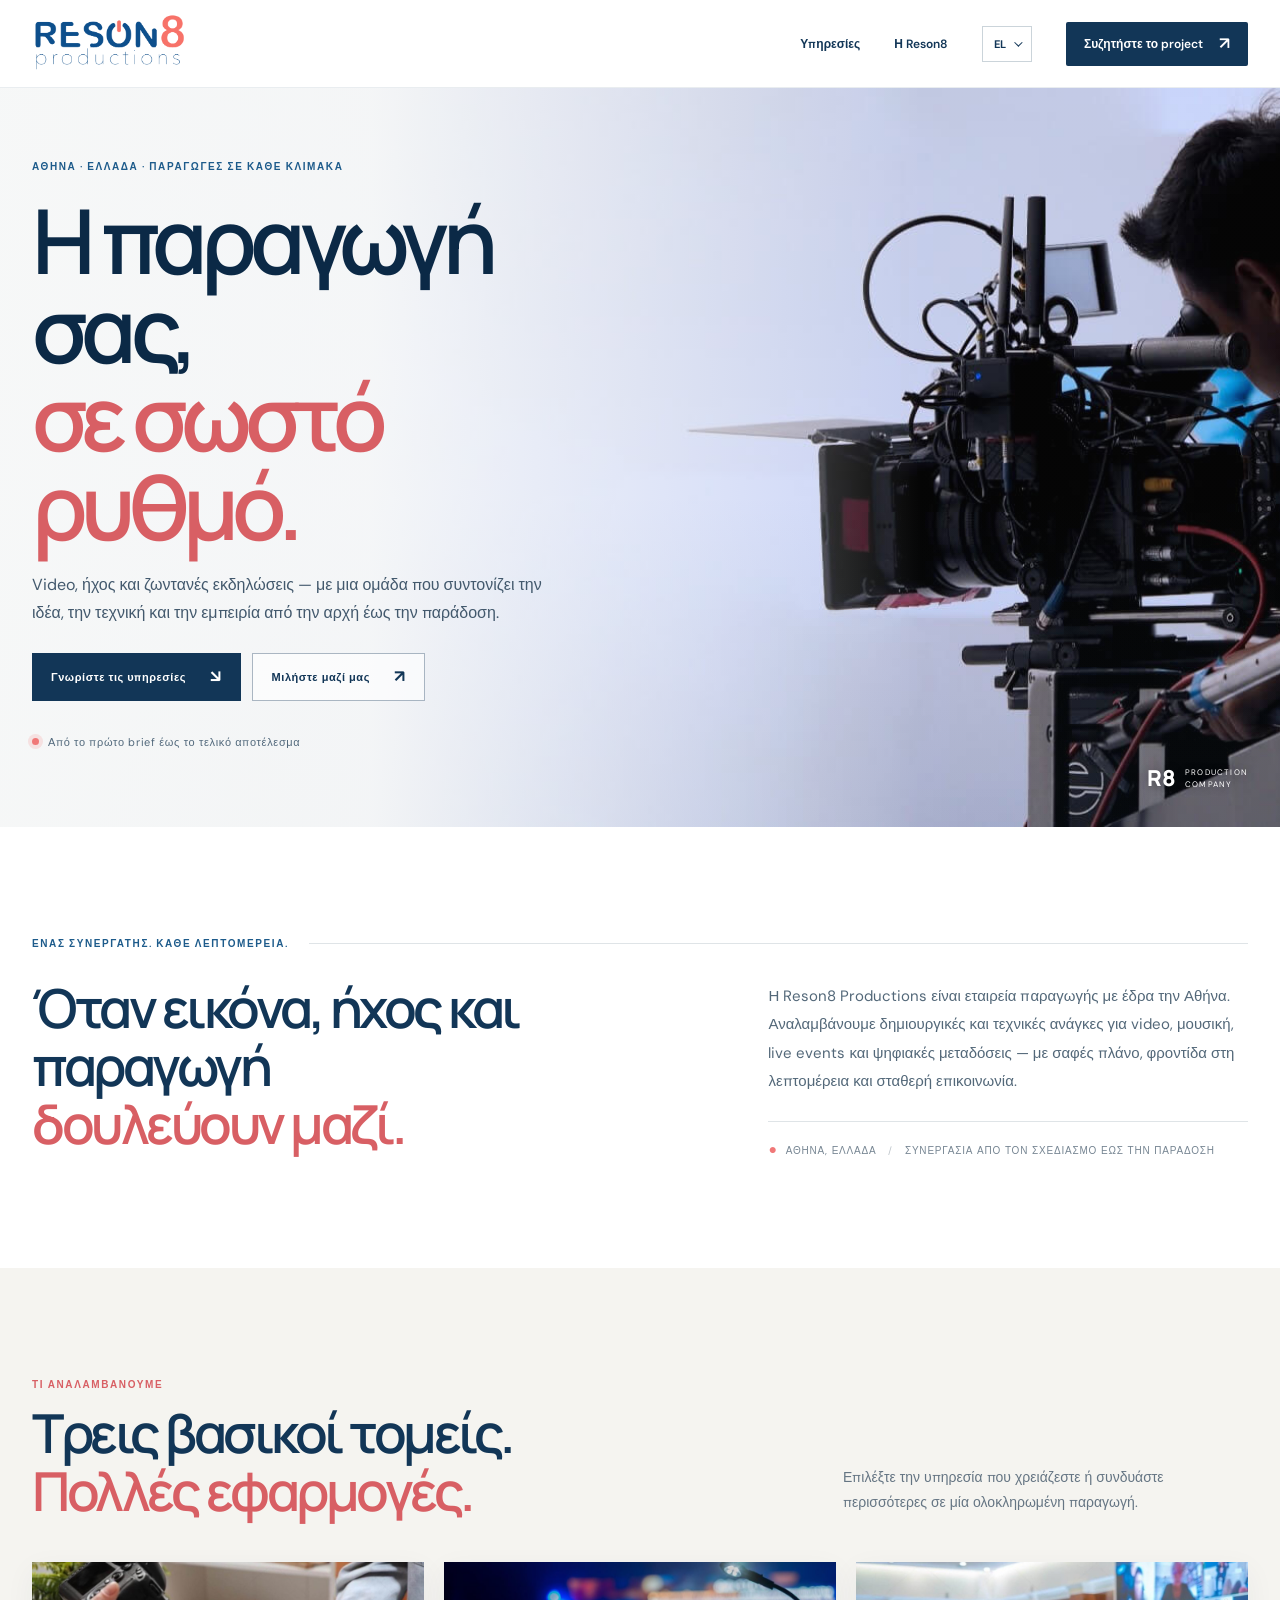
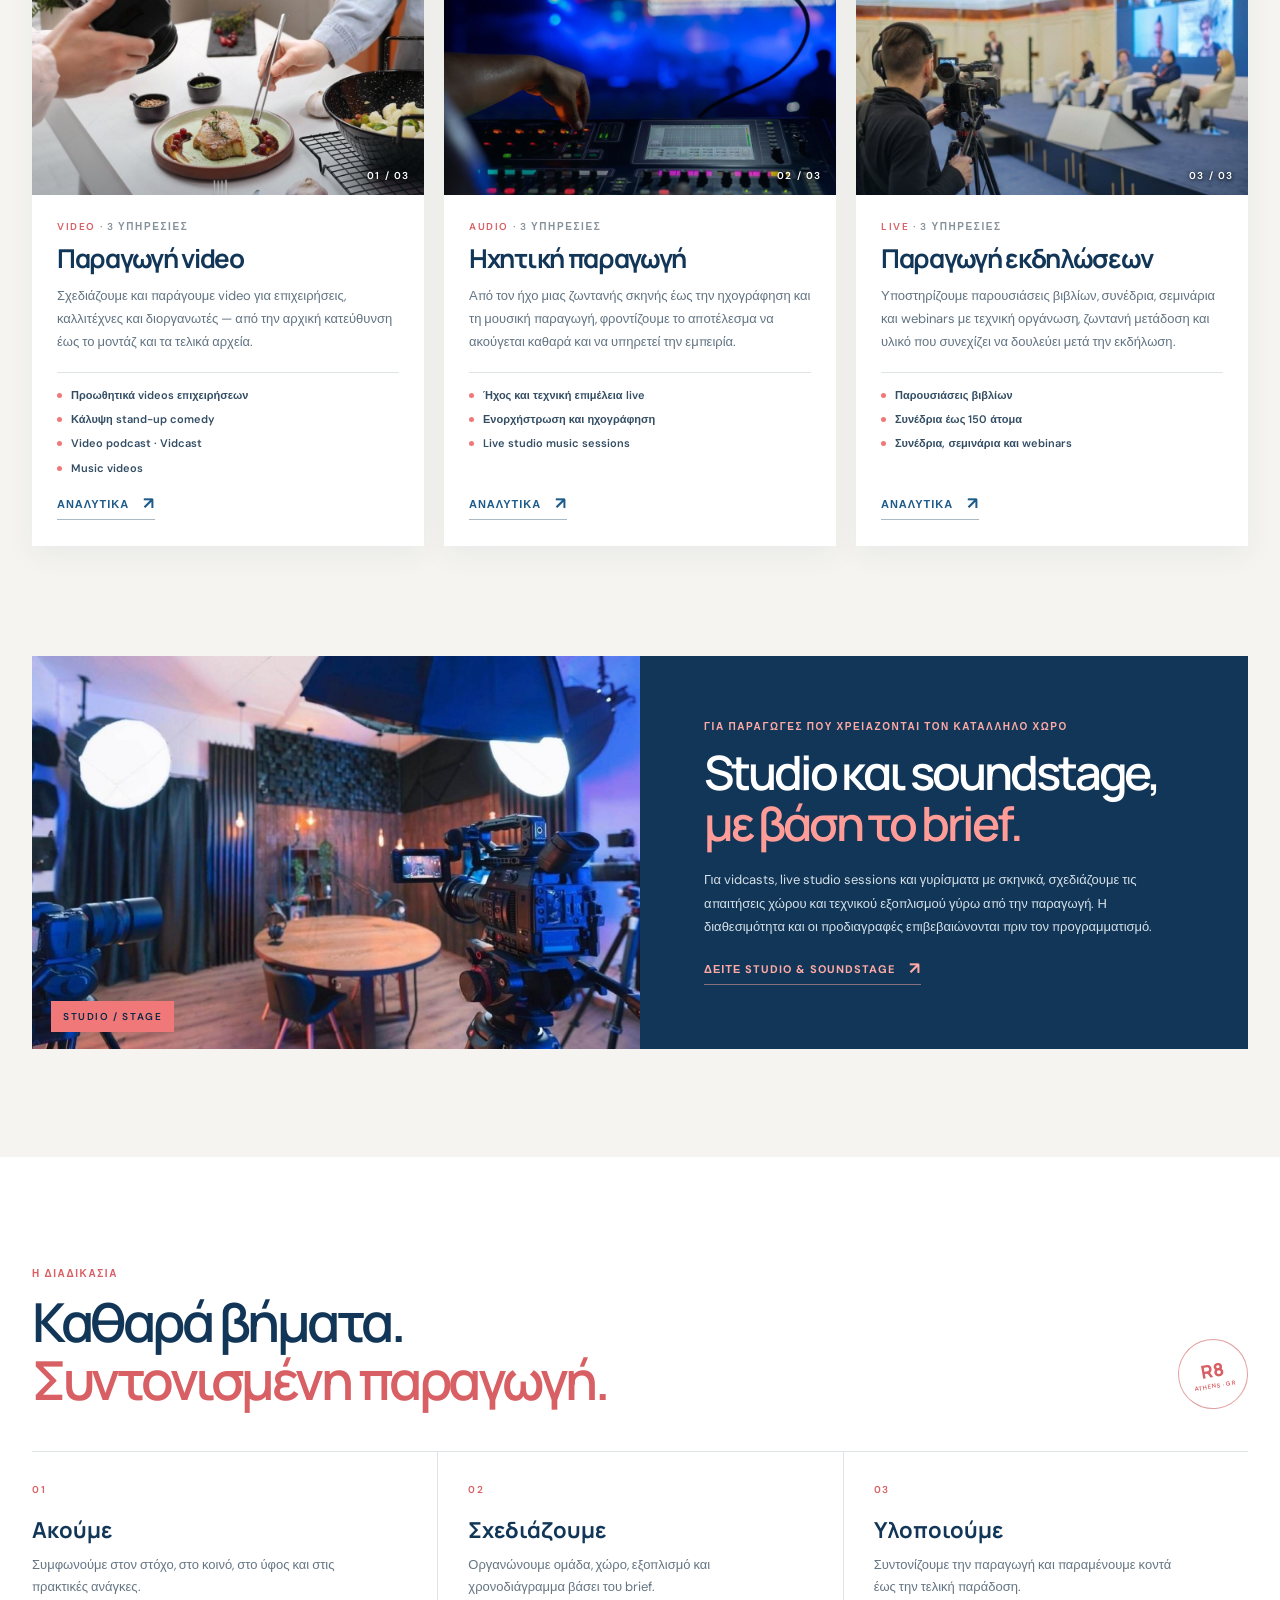
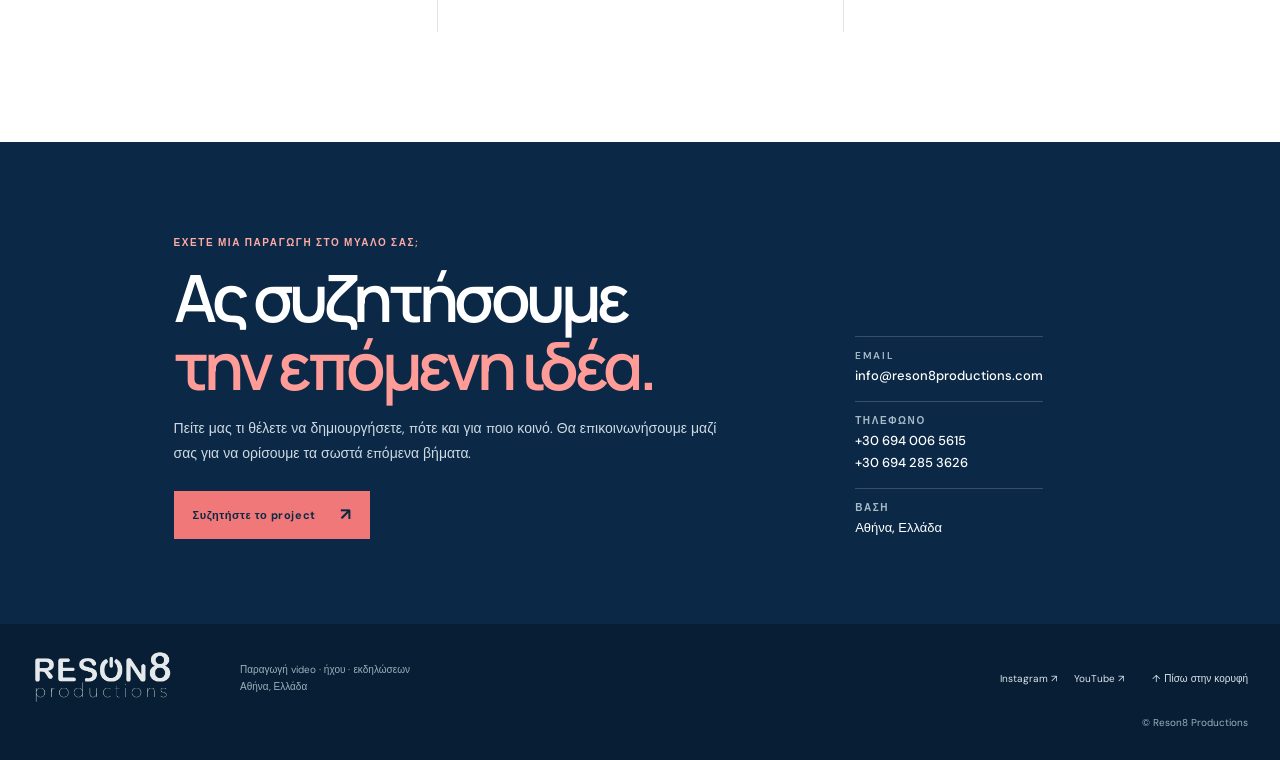
==== index.html @ 45d51c39 "Add files via upload" ====
<!doctype html><html lang="el"><head><meta charset="utf-8"><meta name="viewport" content="width=device-width,initial-scale=1"><title>Παραγωγή video, ήχου &amp; εκδηλώσεων στην Αθήνα | Reson8 Productions</title><meta name="description" content="Η Reson8 Productions στην Αθήνα αναλαμβάνει παραγωγή video, live ήχο, ηχογραφήσεις, εκδηλώσεις, vidcasts και webinars."><link rel="canonical" href="https://reson8productions.com/"><link rel="alternate" hreflang="el-GR" href="https://reson8productions.com/"><link rel="alternate" hreflang="en" href="https://reson8productions.com/en/"><link rel="alternate" hreflang="x-default" href="https://reson8productions.com/"><meta property="og:type" content="website"><meta property="og:site_name" content="Reson8 Productions"><meta property="og:locale" content="el_GR"><meta property="og:title" content="Παραγωγή video, ήχου &amp; εκδηλώσεων στην Αθήνα | Reson8 Productions"><meta property="og:description" content="Η Reson8 Productions στην Αθήνα αναλαμβάνει παραγωγή video, live ήχο, ηχογραφήσεις, εκδηλώσεις, vidcasts και webinars."><meta property="og:url" content="https://reson8productions.com/"><meta property="og:image" content="https://reson8productions.com/Reson8_files/original-camera-setup.jpg"><meta name="twitter:card" content="summary_large_image"><script type="application/ld+json">{"@context":"https://schema.org","@type":"Organization","@id":"https://reson8productions.com/#business","name":"Reson8 Productions","url":"https://reson8productions.com/","email":"info@reson8productions.com","telephone":["+30 694 006 5615","+30 694 285 3626"],"logo":"https://reson8productions.com/Reson8_files/original-reson8-logo.png","address":{"@type":"PostalAddress","addressLocality":"Athens","addressRegion":"Attica","addressCountry":"GR"},"sameAs":["https://www.instagram.com/reson8_productions/","https://www.youtube.com/@Reson8productions","https://www.facebook.com/profile.php?id=61552597577874"],"areaServed":{"@type":"City","name":"Athens"}}</script><link rel="preconnect" href="https://fonts.googleapis.com"><link rel="preconnect" href="https://fonts.gstatic.com" crossorigin><link href="https://fonts.googleapis.com/css2?family=DM+Sans:wght@400;500;600;700&family=Manrope:wght@400;500;600;700;800&display=swap" rel="stylesheet"><link rel="preload" as="image" href="Reson8_files/original-camera-setup.jpg"><link rel="stylesheet" href="assets/site.css"></head><body id="top"><header class="site-header"><div class="nav-shell"><a class="brand" href="index.html" aria-label="Reson8 Productions"><img src="Reson8_files/original-reson8-logo.png" width="200" height="76" alt="Reson8 Productions"></a><button class="menu-toggle" aria-label="Άνοιγμα μενού" aria-expanded="false" type="button"><span></span><span></span></button><nav class="nav-links" aria-label="Υπηρεσίες"><a href="index.html#services">Υπηρεσίες</a><a href="index.html#about">Η Reson8</a><div class="language-wrap"><button class="language-trigger" type="button" aria-haspopup="true" aria-expanded="false" aria-label="Γλώσσα: EL"><span>EL</span><i aria-hidden="true"></i></button><div class="language-menu" hidden><a href="en/index.html" lang="en">EN</a></div></div><a class="nav-cta" href="mailto:info@reson8productions.com?subject=Συζητήστε+το+project">Συζητήστε το project <span>↗</span></a></nav></div></header><main><section class="hero"><img class="hero-photo" src="Reson8_files/original-camera-setup.jpg" alt="Κάμερα και συνεργείο προετοιμάζονται για το γύρισμα" width="1920" height="562" fetchpriority="high"><div class="hero-wash"></div><div class="hero-content"><div class="eyebrow hero-eyebrow">Αθήνα · Ελλάδα · Παραγωγές σε κάθε κλίμακα</div><h1>Η παραγωγή σας,<br><em>σε σωστό ρυθμό.</em></h1><p>Video, ήχος και ζωντανές εκδηλώσεις — με μια ομάδα που συντονίζει την ιδέα, την τεχνική και την εμπειρία από την αρχή έως την παράδοση.</p><div class="hero-actions"><a class="button button-dark" href="#services">Γνωρίστε τις υπηρεσίες <span>↘</span></a><a class="button button-light" href="mailto:info@reson8productions.com">Μιλήστε μαζί μας <span>↗</span></a></div><div class="hero-note"><span class="signal-dot"></span>Από το πρώτο brief έως το τελικό αποτέλεσμα</div></div><div class="hero-signature"><span>R8</span><small>PRODUCTION<br>COMPANY</small></div></section>
<section class="intro-section" id="about"><div class="section-label"><span class="eyebrow">Ένας συνεργάτης. Κάθε λεπτομέρεια.</span><span class="rule"></span></div><div class="intro-grid"><h2>Όταν εικόνα, ήχος και παραγωγή<br><em>δουλεύουν μαζί.</em></h2><div class="intro-copy"><p>Η Reson8 Productions είναι εταιρεία παραγωγής με έδρα την Αθήνα. Αναλαμβάνουμε δημιουργικές και τεχνικές ανάγκες για video, μουσική, live events και ψηφιακές μεταδόσεις — με σαφές πλάνο, φροντίδα στη λεπτομέρεια και σταθερή επικοινωνία.</p><div class="location-line"><span class="pin">●</span>Αθήνα, Ελλάδα <span class="line-sep">/</span> Συνεργασία από τον σχεδιασμό έως την παράδοση</div></div></div></section>
<section class="services-section" id="services"><div class="section-heading"><div><div class="eyebrow coral-text">Τι αναλαμβάνουμε</div><h2>Τρεις βασικοί τομείς.<br><em>Πολλές εφαρμογές.</em></h2></div><p>Επιλέξτε την υπηρεσία που χρειάζεστε ή συνδυάστε περισσότερες σε μία ολοκληρωμένη παραγωγή.</p></div><div class="service-grid"><article class="service-card"><a class="service-photo" href="ypiresies/paragogi-video/index.html" aria-label="Αναλυτικά: Παραγωγή video"><img src="Reson8_files/original-video-promo.jpg" alt="Γύρισμα προωθητικού video με κάμερα και food styling" width="980" height="653" loading="lazy"><span class="photo-index">01 / 03</span></a><div class="service-card-copy"><div class="card-overline">Video <span>· 3 υπηρεσίες</span></div><h3><a href="ypiresies/paragogi-video/index.html">Παραγωγή video</a></h3><p>Σχεδιάζουμε και παράγουμε video για επιχειρήσεις, καλλιτέχνες και διοργανωτές — από την αρχική κατεύθυνση έως το μοντάζ και τα τελικά αρχεία.</p><ul class="service-tags"><li>Προωθητικά videos επιχειρήσεων</li><li>Κάλυψη stand-up comedy</li><li>Video podcast · Vidcast</li><li>Music videos</li></ul><a class="text-link" href="ypiresies/paragogi-video/index.html">Αναλυτικά <span>↗</span></a></div></article><article class="service-card"><a class="service-photo" href="ypiresies/ichitiki-paragogi/index.html" aria-label="Αναλυτικά: Ηχητική παραγωγή"><img src="Reson8_files/original-audio-live.jpg" alt="Ηχολήπτης σε κονσόλα κατά τη διάρκεια live παραγωγής" width="980" height="653" loading="lazy"><span class="photo-index">02 / 03</span></a><div class="service-card-copy"><div class="card-overline">Audio <span>· 3 υπηρεσίες</span></div><h3><a href="ypiresies/ichitiki-paragogi/index.html">Ηχητική παραγωγή</a></h3><p>Από τον ήχο μιας ζωντανής σκηνής έως την ηχογράφηση και τη μουσική παραγωγή, φροντίζουμε το αποτέλεσμα να ακούγεται καθαρά και να υπηρετεί την εμπειρία.</p><ul class="service-tags"><li>Ήχος και τεχνική επιμέλεια live</li><li>Ενορχήστρωση και ηχογράφηση</li><li>Live studio music sessions</li></ul><a class="text-link" href="ypiresies/ichitiki-paragogi/index.html">Αναλυτικά <span>↗</span></a></div></article><article class="service-card"><a class="service-photo" href="ypiresies/paragogi-ekdiloseon/index.html" aria-label="Αναλυτικά: Παραγωγή εκδηλώσεων"><img src="Reson8_files/original-seminars.jpg" alt="Κάμερα καταγράφει ομιλητές σε συνέδριο" width="980" height="653" loading="lazy"><span class="photo-index">03 / 03</span></a><div class="service-card-copy"><div class="card-overline">Live <span>· 3 υπηρεσίες</span></div><h3><a href="ypiresies/paragogi-ekdiloseon/index.html">Παραγωγή εκδηλώσεων</a></h3><p>Υποστηρίζουμε παρουσιάσεις βιβλίων, συνέδρια, σεμινάρια και webinars με τεχνική οργάνωση, ζωντανή μετάδοση και υλικό που συνεχίζει να δουλεύει μετά την εκδήλωση.</p><ul class="service-tags"><li>Παρουσιάσεις βιβλίων</li><li>Συνέδρια έως 150 άτομα</li><li>Συνέδρια, σεμινάρια και webinars</li></ul><a class="text-link" href="ypiresies/paragogi-ekdiloseon/index.html">Αναλυτικά <span>↗</span></a></div></article></div></section>
<section class="studio-feature"><div class="studio-photo"><img src="Reson8_files/original-videocasts.jpg" width="980" height="649" alt="Studio videocast με κάμερες, φωτισμό και μικρόφωνα" loading="lazy"><span class="studio-photo-tag">STUDIO / STAGE</span></div><div class="studio-feature-copy"><div class="eyebrow">Για παραγωγές που χρειάζονται τον κατάλληλο χώρο</div><h2>Studio και soundstage,<br><em>με βάση το brief.</em></h2><p>Για vidcasts, live studio sessions και γυρίσματα με σκηνικά, σχεδιάζουμε τις απαιτήσεις χώρου και τεχνικού εξοπλισμού γύρω από την παραγωγή. Η διαθεσιμότητα και οι προδιαγραφές επιβεβαιώνονται πριν τον προγραμματισμό.</p><a class="text-link" href="ypiresies/studio-soundstage/index.html">Δείτε studio & soundstage <span>↗</span></a></div></section>
<section class="process-section"><div class="section-heading"><div><div class="eyebrow coral-text">Η διαδικασία</div><h2>Καθαρά βήματα.<br><em>Συντονισμένη παραγωγή.</em></h2></div><span class="process-stamp">R8<br><small>ATHENS · GR</small></span></div><div class="process-grid"><article class="process-step"><span>01</span><h3>Ακούμε</h3><p>Συμφωνούμε στον στόχο, στο κοινό, στο ύφος και στις πρακτικές ανάγκες.</p></article><article class="process-step"><span>02</span><h3>Σχεδιάζουμε</h3><p>Οργανώνουμε ομάδα, χώρο, εξοπλισμό και χρονοδιάγραμμα βάσει του brief.</p></article><article class="process-step"><span>03</span><h3>Υλοποιούμε</h3><p>Συντονίζουμε την παραγωγή και παραμένουμε κοντά έως την τελική παράδοση.</p></article></div></section>
<section class="contact-section" id="contact"><div class="contact-content"><div class="eyebrow">Έχετε μια παραγωγή στο μυαλό σας;</div><h2>Ας συζητήσουμε<br><em>την επόμενη ιδέα.</em></h2><p>Πείτε μας τι θέλετε να δημιουργήσετε, πότε και για ποιο κοινό. Θα επικοινωνήσουμε μαζί σας για να ορίσουμε τα σωστά επόμενα βήματα.</p><a class="button button-coral" href="mailto:info@reson8productions.com">Συζητήστε το project <span>↗</span></a></div><div class="contact-details"><div><span>Email</span><a href="mailto:info@reson8productions.com">info@reson8productions.com</a></div><div><span>Τηλέφωνο</span><a href="tel:+306940065615">+30 694 006 5615</a><a href="tel:+306942853626">+30 694 285 3626</a></div><div><span>Βάση</span><strong>Αθήνα, Ελλάδα</strong></div></div></section></main><footer class="site-footer"><div class="footer-inner"><a href="index.html" class="footer-brand"><img src="Reson8_files/original-reson8-logo.png" width="175" height="67" alt="Reson8 Productions"></a><p>Παραγωγή video · ήχου · εκδηλώσεων<br>Αθήνα, Ελλάδα</p><div class="footer-social"><a href="https://www.instagram.com/reson8_productions/" target="_blank" rel="noreferrer">Instagram ↗</a><a href="https://www.youtube.com/@Reson8productions" target="_blank" rel="noreferrer">YouTube ↗</a></div><a href="#top" class="backtop">↑ Πίσω στην κορυφή</a><small>© Reson8 Productions</small></div></footer><script>const t=document.querySelector('.menu-toggle'),n=document.querySelector('.nav-links'),l=document.querySelector('.language-trigger'),m=document.querySelector('.language-menu');t?.addEventListener('click',()=>{let o=n.classList.toggle('open');t.setAttribute('aria-expanded',o);});l?.addEventListener('click',()=>{let o=l.getAttribute('aria-expanded')==='true';l.setAttribute('aria-expanded',String(!o));m.hidden=o});document.addEventListener('click',e=>{if(!e.target.closest('.language-wrap')){m.hidden=true;l?.setAttribute('aria-expanded','false')}});document.addEventListener('keydown',e=>{if(e.key==='Escape'){m.hidden=true;l?.setAttribute('aria-expanded','false')}});</script></body></html>
---- assets/site.css ----
:root{--navy:#123657;--navy-deep:#0b2946;--blue:#1d5b8b;--coral:#f07878;--coral-dark:#d85f64;--ink:#18334d;--muted:#657583;--paper:#f5f4f0;--white:#fff;--line:#dfe4e7;--max:1320px;--shadow:0 22px 55px rgba(10,37,63,.12)}
*{box-sizing:border-box}html{scroll-behavior:smooth;scroll-padding-top:92px}body{margin:0;background:var(--paper);color:var(--ink);font-family:'DM Sans',Arial,sans-serif;-webkit-font-smoothing:antialiased}img{display:block;max-width:100%}a{color:inherit;text-decoration:none}button{font:inherit}.eyebrow,.card-overline,.photo-index,.process-step>span,.contact-details span,.studio-photo-tag{font:600 10px/1.3 'DM Sans',sans-serif;letter-spacing:.16em;text-transform:uppercase}.site-header{height:88px;background:rgba(255,255,255,.97);position:relative;z-index:20;border-bottom:1px solid rgba(18,54,87,.09)}.nav-shell{height:100%;width:min(var(--max),calc(100% - 64px));margin:auto;display:flex;align-items:center;justify-content:space-between}.brand{display:flex;align-items:center}.brand img{width:156px;height:auto;object-fit:contain}.nav-links{display:flex;align-items:center;gap:34px;color:var(--navy);font-size:12px;font-weight:600}.nav-links>a:not(.nav-cta){padding:12px 0;position:relative}.nav-links>a:not(.nav-cta):after{position:absolute;content:'';height:2px;left:0;right:100%;bottom:4px;background:var(--coral);transition:right .2s}.nav-links>a:not(.nav-cta):hover:after{right:0}.nav-cta{display:inline-flex;align-items:center;gap:16px;background:var(--navy);color:#fff;padding:14px 18px;border-radius:2px;transition:background .2s,transform .2s}.nav-cta:hover,.button-dark:hover{background:var(--blue);transform:translateY(-1px)}.nav-cta span,.button span,.text-link span{font-size:17px;line-height:.8}.language-wrap{position:relative}.language-trigger{display:flex;align-items:center;justify-content:center;gap:8px;min-width:50px;height:36px;border:1px solid #cbd4da;background:transparent;color:var(--navy);font-size:11px;font-weight:700;cursor:pointer}.language-trigger i{width:6px;height:6px;border-right:1px solid currentColor;border-bottom:1px solid currentColor;transform:rotate(45deg) translateY(-2px)}.language-menu{position:absolute;right:0;top:calc(100% + 8px);min-width:52px;padding:4px;background:#fff;box-shadow:var(--shadow);border:1px solid var(--line);text-align:center}.language-menu[hidden]{display:none}.language-menu a{display:block;padding:9px;font-size:11px;font-weight:700}.language-menu a:hover{background:var(--paper);color:var(--coral-dark)}.menu-toggle{display:none}
.hero{min-height:610px;position:relative;overflow:hidden;display:flex;align-items:center;background:#e9edf0}.hero-photo,.hero-wash{position:absolute;inset:0;width:100%;height:100%}.hero-photo{object-fit:cover;object-position:center 53%}.hero-wash{background:linear-gradient(90deg,rgba(248,249,248,.97) 0%,rgba(248,249,248,.93) 29%,rgba(248,249,248,.54) 48%,rgba(248,249,248,.02) 72%),linear-gradient(0deg,rgba(11,41,70,.12),transparent 45%)}.hero-content{position:relative;z-index:2;width:min(var(--max),calc(100% - 64px));margin:0 auto;padding:72px 0 78px;max-width:var(--max)}.hero-content>*{max-width:600px}.hero-eyebrow{color:var(--blue)}h1,h2,h3,p{margin-top:0}.hero h1{font:600 clamp(54px,7vw,92px)/.99 Manrope,sans-serif;letter-spacing:-.075em;color:var(--navy-deep);margin:23px 0 20px}.hero h1 em,.intro-grid h2 em,.section-heading h2 em,.studio-feature h2 em,.process-heading h2 em,.contact-content h2 em,.detail-copy h1 em{font-style:normal;color:var(--coral-dark)}.hero-content>p{font-size:16px;line-height:1.75;color:#43596d;max-width:525px;margin-bottom:26px}.hero-actions{display:flex;gap:11px;flex-wrap:wrap}.button{min-height:48px;padding:0 19px;display:inline-flex;align-items:center;justify-content:center;gap:24px;font-size:11px;font-weight:700;letter-spacing:.05em;transition:transform .2s,background .2s,color .2s}.button-dark{background:var(--navy);color:white}.button-light{color:var(--navy);border:1px solid rgba(18,54,87,.35);background:rgba(255,255,255,.65)}.button-light:hover{background:#fff}.hero-note{margin-top:34px;color:#52697c;font-size:11px;display:flex;align-items:center;gap:9px;letter-spacing:.06em}.signal-dot{width:7px;height:7px;border-radius:50%;background:var(--coral);box-shadow:0 0 0 4px rgba(240,120,120,.18)}.hero-signature{position:absolute;right:max(32px,calc((100% - var(--max))/2));bottom:34px;z-index:2;display:flex;align-items:center;gap:9px;color:#fff;text-shadow:0 1px 10px rgba(0,0,0,.35)}.hero-signature b{font:800 24px Manrope}.hero-signature span{font:800 22px Manrope}.hero-signature small{font-size:8px;letter-spacing:.15em;line-height:1.5}
.intro-section,.services-section,.process-section{padding:110px 32px}.intro-section{background:#fff}.section-label{max-width:var(--max);margin:0 auto 29px;display:flex;align-items:center;gap:20px}.section-label .eyebrow{color:var(--blue)}.rule{height:1px;background:var(--line);flex:1}.intro-grid{max-width:var(--max);margin:auto;display:grid;grid-template-columns:1fr .78fr;gap:10%;align-items:start}.intro-grid h2,.section-heading h2,.studio-feature h2,.process-heading h2{font:600 clamp(36px,4.2vw,58px)/1.08 Manrope,sans-serif;letter-spacing:-.065em;color:var(--navy);margin:0}.intro-copy p{font-size:15px;line-height:1.9;color:#536879;margin:3px 0 25px}.location-line{border-top:1px solid var(--line);padding-top:18px;font-size:10px;letter-spacing:.08em;text-transform:uppercase;color:#768592}.pin{color:var(--coral);font-size:14px;margin-right:8px}.line-sep{margin:0 8px;color:#bdc4ca}.services-section{background:var(--paper)}.section-heading{max-width:var(--max);margin:0 auto 42px;display:flex;justify-content:space-between;gap:45px;align-items:end}.section-heading>div{max-width:720px}.section-heading p{max-width:405px;margin:0 0 5px;color:var(--muted);font-size:14px;line-height:1.8}.coral-text{color:var(--coral-dark);margin-bottom:13px}.section-heading h2{margin-top:0}.service-grid{max-width:var(--max);margin:0 auto;display:grid;grid-template-columns:repeat(3,minmax(0,1fr));gap:20px}.service-card{background:#fff;box-shadow:0 9px 28px rgba(18,54,87,.055);display:flex;flex-direction:column;min-width:0;transition:transform .25s,box-shadow .25s}.service-card:hover{transform:translateY(-4px);box-shadow:var(--shadow)}.service-photo{display:block;position:relative;overflow:hidden;aspect-ratio:1.68;background:#dce2e5}.service-photo:after{content:'';position:absolute;inset:40% 0 0;background:linear-gradient(transparent,rgba(8,30,50,.25))}.service-photo img{width:100%;height:100%;object-fit:cover;transition:transform .4s}.service-card:hover .service-photo img{transform:scale(1.035)}.photo-index{position:absolute;z-index:1;right:14px;bottom:13px;color:white;text-shadow:0 1px 4px #000}.service-card-copy{padding:25px 25px 26px;display:flex;flex-direction:column;flex:1}.card-overline{color:var(--coral-dark);margin-bottom:11px}.card-overline span{color:#85929b}.service-card h3{font:700 26px/1.12 Manrope,sans-serif;letter-spacing:-.05em;color:var(--navy);margin:0 0 12px}.service-card-copy>p{font-size:13px;line-height:1.75;color:#617382;margin:0 0 18px}.service-tags{margin:0 0 21px;padding:15px 0 0;list-style:none;border-top:1px solid var(--line);display:grid;gap:9px}.service-tags li{position:relative;padding-left:14px;font-size:11px;font-weight:600;color:#344e64;line-height:1.4}.service-tags li:before{position:absolute;left:0;top:5px;width:5px;height:5px;border-radius:50%;background:var(--coral);content:''}.text-link{display:inline-flex;align-items:center;gap:14px;width:max-content;color:var(--blue);font-size:11px;font-weight:700;text-transform:uppercase;letter-spacing:.09em;border-bottom:1px solid #aab9c4;padding:0 0 8px;transition:color .2s,border-color .2s}.text-link:hover{color:var(--coral-dark);border-color:var(--coral)}.service-card .text-link{margin-top:auto}
.studio-feature{max-width:var(--max);margin:0 auto;padding:0 32px 108px;display:grid;grid-template-columns:1fr 1fr;align-items:stretch}.studio-photo{min-height:370px;position:relative;overflow:hidden;background:var(--navy)}.studio-photo img{width:100%;height:100%;position:absolute;inset:0;object-fit:cover}.studio-photo-tag{position:absolute;bottom:17px;left:19px;background:var(--coral);color:var(--navy-deep);padding:9px 12px}.studio-feature-copy{background:var(--navy);color:white;padding:clamp(35px,5vw,70px);display:flex;flex-direction:column;align-items:flex-start;justify-content:center}.studio-feature-copy .eyebrow{color:#ffaaa5;margin-bottom:14px}.studio-feature h2{color:#fff;font-size:clamp(32px,3.7vw,49px);margin-bottom:19px}.studio-feature h2 em{color:#ff9c98}.studio-feature-copy p{font-size:13px;line-height:1.8;color:#d5e0e8;margin-bottom:23px;max-width:470px}.studio-feature .text-link{color:#ffaaa5;border-color:rgba(255,170,165,.5)}
.process-section{background:#fff}.process-grid{max-width:var(--max);margin:0 auto;display:grid;grid-template-columns:repeat(3,1fr);border-top:1px solid var(--line)}.process-step{padding:25px 30px 5px 0;min-height:180px}.process-step+.process-step{padding-left:30px;border-left:1px solid var(--line)}.process-step>span{color:var(--coral-dark)}.process-step h3{font:700 22px Manrope,sans-serif;color:var(--navy);margin:17px 0 9px}.process-step p{font-size:13px;line-height:1.75;color:var(--muted);max-width:320px}.process-stamp{display:grid;place-content:center;text-align:center;border:1px solid #e3a0a0;color:var(--coral-dark);width:70px;height:70px;border-radius:50%;font:800 18px Manrope;transform:rotate(-10deg)}.process-stamp small{font:600 6px 'DM Sans';letter-spacing:.08em}.contact-section{background:var(--navy-deep);color:#fff;padding:94px 32px 85px;display:grid;grid-template-columns:minmax(0,1fr) minmax(290px,.56fr);gap:10%;align-items:end}.contact-content,.contact-details{max-width:calc(var(--max)/2)}.contact-content{justify-self:end}.contact-content .eyebrow{color:#ffaaa5;margin-bottom:14px}.contact-content h2{font:600 clamp(42px,5.1vw,68px)/1.05 Manrope,sans-serif;letter-spacing:-.07em;margin:0 0 16px}.contact-content h2 em{color:#ff9c98}.contact-content>p{font-size:14px;line-height:1.8;color:#cfdae3;max-width:560px;margin:0 0 25px}.button-coral{background:var(--coral);color:var(--navy-deep)}.button-coral:hover{background:#ff9995;transform:translateY(-1px)}.contact-details{justify-self:start;display:grid;gap:17px;padding-bottom:3px}.contact-details>div{display:grid;gap:5px;border-top:1px solid rgba(255,255,255,.18);padding-top:12px}.contact-details span{color:#a8bac7}.contact-details a,.contact-details strong{font-size:13px;font-weight:500;color:#fff}.site-footer{background:#071e34;color:#c4d1dc;padding:27px 32px}.footer-inner{width:min(var(--max),100%);margin:auto;display:grid;grid-template-columns:180px 1fr auto auto;align-items:center;gap:28px}.footer-brand img{width:142px;height:auto;filter:brightness(0) invert(1);opacity:.9}.footer-inner p,.footer-inner small{font-size:10px;line-height:1.7;color:#9db0bd;margin:0}.footer-social{display:flex;gap:17px}.footer-social a,.backtop{font-size:10px;color:#dce6ec}.footer-social a:hover,.backtop:hover{color:#ffaaa5}.backtop{justify-self:end}.footer-inner small{grid-column:2/-1;justify-self:end;margin-top:-22px}
/* Service detail pages */
.detail-hero{padding:58px max(32px,calc((100% - var(--max))/2)) 72px;background:#fff;display:grid;grid-template-columns:.82fr 1.18fr;gap:7%;align-items:center}.detail-copy{max-width:530px}.breadcrumbs{display:flex;gap:9px;flex-wrap:wrap;align-items:center;color:#82909a;font-size:10px;margin-bottom:30px}.breadcrumbs a{color:var(--blue)}.detail-copy>.eyebrow{color:var(--coral-dark);margin-bottom:13px}.detail-copy h1{font:650 clamp(44px,5.7vw,72px)/1.02 Manrope,sans-serif;color:var(--navy);letter-spacing:-.075em;margin:0 0 18px}.detail-copy h1 em{display:inline-block;font-size:.6em;line-height:1.12;letter-spacing:-.04em;margin-top:12px}.detail-copy>p{font-size:14px;line-height:1.85;color:#5b7080;margin:0 0 24px}.detail-hero-photo{height:430px;overflow:hidden;background:#dce3e8;position:relative}.detail-hero-photo img{width:100%;height:100%;object-fit:cover}.detail-hero-photo:after{position:absolute;inset:60% 0 0;content:'';background:linear-gradient(transparent,rgba(8,30,50,.13));pointer-events:none}.offer-section{padding:92px 32px 104px;background:var(--paper)}.offer-grid{max-width:var(--max);margin:auto;display:grid;grid-template-columns:repeat(3,minmax(0,1fr));gap:19px}.offer-card{background:#fff;min-width:0}.offer-photo{position:relative;aspect-ratio:1.52;overflow:hidden;background:#dbe0e2}.offer-photo img{width:100%;height:100%;object-fit:cover;transition:transform .4s}.offer-card:hover .offer-photo img{transform:scale(1.035)}.offer-photo>span{position:absolute;top:12px;left:13px;background:var(--coral);color:var(--navy-deep);width:29px;height:29px;display:grid;place-items:center;font:700 9px 'DM Sans'}.offer-copy{padding:21px 22px 24px}.offer-copy h3{font:700 19px/1.2 Manrope,sans-serif;color:var(--navy);letter-spacing:-.035em;margin:0 0 10px}.offer-copy p{font-size:12px;line-height:1.8;color:#617382;margin:0}.detail-note{max-width:var(--max);margin:0 auto;padding:0 32px 92px;display:grid;grid-template-columns:72px minmax(0,1fr) auto;align-items:center;gap:24px}.detail-note-mark{width:66px;height:66px;border:1px solid #e5a3a0;color:var(--coral-dark);display:grid;place-items:center;border-radius:50%;font:800 17px Manrope}.detail-note>div:nth-child(2) .eyebrow{color:var(--coral-dark);margin-bottom:8px}.detail-note h2{font:600 clamp(26px,3.2vw,40px)/1.1 Manrope,sans-serif;letter-spacing:-.05em;color:var(--navy);margin:0 0 8px}.detail-note p{font-size:12px;line-height:1.7;color:var(--muted);margin:0;max-width:700px}.detail-contact{background:var(--navy);color:#fff;padding:59px max(32px,calc((100% - var(--max))/2));display:flex;align-items:center;justify-content:space-between;gap:35px}.detail-contact .eyebrow{color:#ffaaa5;margin-bottom:8px}.detail-contact h2{font:600 clamp(34px,4vw,48px)/1.05 Manrope,sans-serif;letter-spacing:-.06em;margin:0 0 9px}.detail-contact h2 em{color:#ff9c98}.detail-contact p{font-size:12px;line-height:1.7;color:#c9d5de;margin:0;max-width:550px}
@media(max-width:1000px){.nav-shell{width:calc(100% - 42px)}.nav-links{gap:20px}.hero-content{width:calc(100% - 64px)}.service-grid{gap:14px}.service-card-copy{padding:21px 18px}.service-card h3{font-size:22px}.service-tags li{font-size:10px}.detail-hero{grid-template-columns:.9fr 1.1fr;gap:5%}.detail-hero-photo{height:365px}}
@media(max-width:760px){html{scroll-padding-top:76px}.site-header{height:74px}.nav-shell{width:calc(100% - 36px)}.brand img{width:134px}.menu-toggle{display:flex;width:38px;height:38px;flex-direction:column;justify-content:center;align-items:center;gap:5px;border:1px solid var(--line);background:#fff;color:var(--navy)}.menu-toggle span{width:15px;height:1px;background:var(--navy)}.nav-links{display:none;position:absolute;left:0;right:0;top:73px;flex-direction:column;align-items:stretch;gap:8px;padding:20px 22px 25px;background:#fff;border-bottom:1px solid var(--line);box-shadow:0 18px 30px rgba(10,37,63,.1)}.nav-links.open{display:flex}.nav-links>a:not(.nav-cta){padding:10px 0}.nav-cta{justify-content:space-between}.language-wrap{position:absolute;right:22px;top:18px}.hero{min-height:680px;align-items:flex-end}.hero-photo{object-position:66% center}.hero-wash{background:linear-gradient(0deg,rgba(248,249,248,.97) 0%,rgba(248,249,248,.94) 42%,rgba(248,249,248,.32) 72%,rgba(248,249,248,.02) 100%)}.hero-content{width:calc(100% - 40px);padding:50px 0 42px}.hero h1{font-size:clamp(49px,13vw,72px);margin:16px 0}.hero-content>p{font-size:14px}.hero-signature{right:20px;top:24px;bottom:auto;color:white}.intro-section,.services-section,.process-section{padding:72px 20px}.intro-grid{grid-template-columns:1fr;gap:20px}.intro-grid h2,.section-heading h2,.studio-feature h2,.process-heading h2{font-size:clamp(34px,10vw,48px)}.intro-copy p{font-size:14px}.section-heading{display:block;margin-bottom:25px}.section-heading p{margin-top:18px}.service-grid{grid-template-columns:1fr;gap:15px}.service-photo{aspect-ratio:1.85}.service-card-copy{padding:22px}.service-card h3{font-size:25px}.service-tags{grid-template-columns:1fr 1fr;column-gap:16px}.studio-feature{padding:0 20px 72px;grid-template-columns:1fr}.studio-photo{min-height:260px;aspect-ratio:1.5}.studio-feature-copy{padding:31px 25px 34px}.process-grid{grid-template-columns:1fr}.process-step,.process-step+.process-step{padding:22px 0;border-left:0;border-bottom:1px solid var(--line);min-height:auto}.process-step:last-child{border-bottom:0}.contact-section{padding:67px 20px 58px;grid-template-columns:1fr;gap:35px}.contact-content{justify-self:start}.contact-content h2{font-size:clamp(42px,12vw,58px)}.contact-details{width:100%}.site-footer{padding:25px 20px}.footer-inner{grid-template-columns:1fr auto;gap:15px}.footer-inner p{grid-column:1/-1;grid-row:2}.footer-social{grid-column:1/-1;grid-row:3}.backtop{grid-column:2;grid-row:1}.footer-inner small{grid-column:1/-1;justify-self:start;margin-top:0}.detail-hero{padding:38px 20px 55px;grid-template-columns:1fr;gap:27px}.breadcrumbs{margin-bottom:23px}.detail-copy h1{font-size:clamp(43px,12vw,64px)}.detail-hero-photo{height:auto;aspect-ratio:1.45}.offer-section{padding:68px 20px 73px}.offer-grid{grid-template-columns:1fr;gap:13px}.offer-photo{aspect-ratio:1.75}.offer-copy{padding:19px}.offer-copy h3{font-size:20px}.detail-note{padding:0 20px 68px;grid-template-columns:48px 1fr;gap:14px;align-items:start}.detail-note-mark{width:46px;height:46px;font-size:13px}.detail-note .text-link{grid-column:2}.detail-contact{padding:44px 20px;display:block}.detail-contact h2{font-size:38px}.detail-contact .button{margin-top:21px}}
@media(max-width:420px){.hero-actions{display:grid;grid-template-columns:1fr}.button{width:100%}.service-tags{grid-template-columns:1fr}.hero-signature{transform:scale(.88);transform-origin:top right}.location-line{font-size:9px}}
@media(prefers-reduced-motion:reduce){html{scroll-behavior:auto}*,*:before,*:after{transition:none!important}}
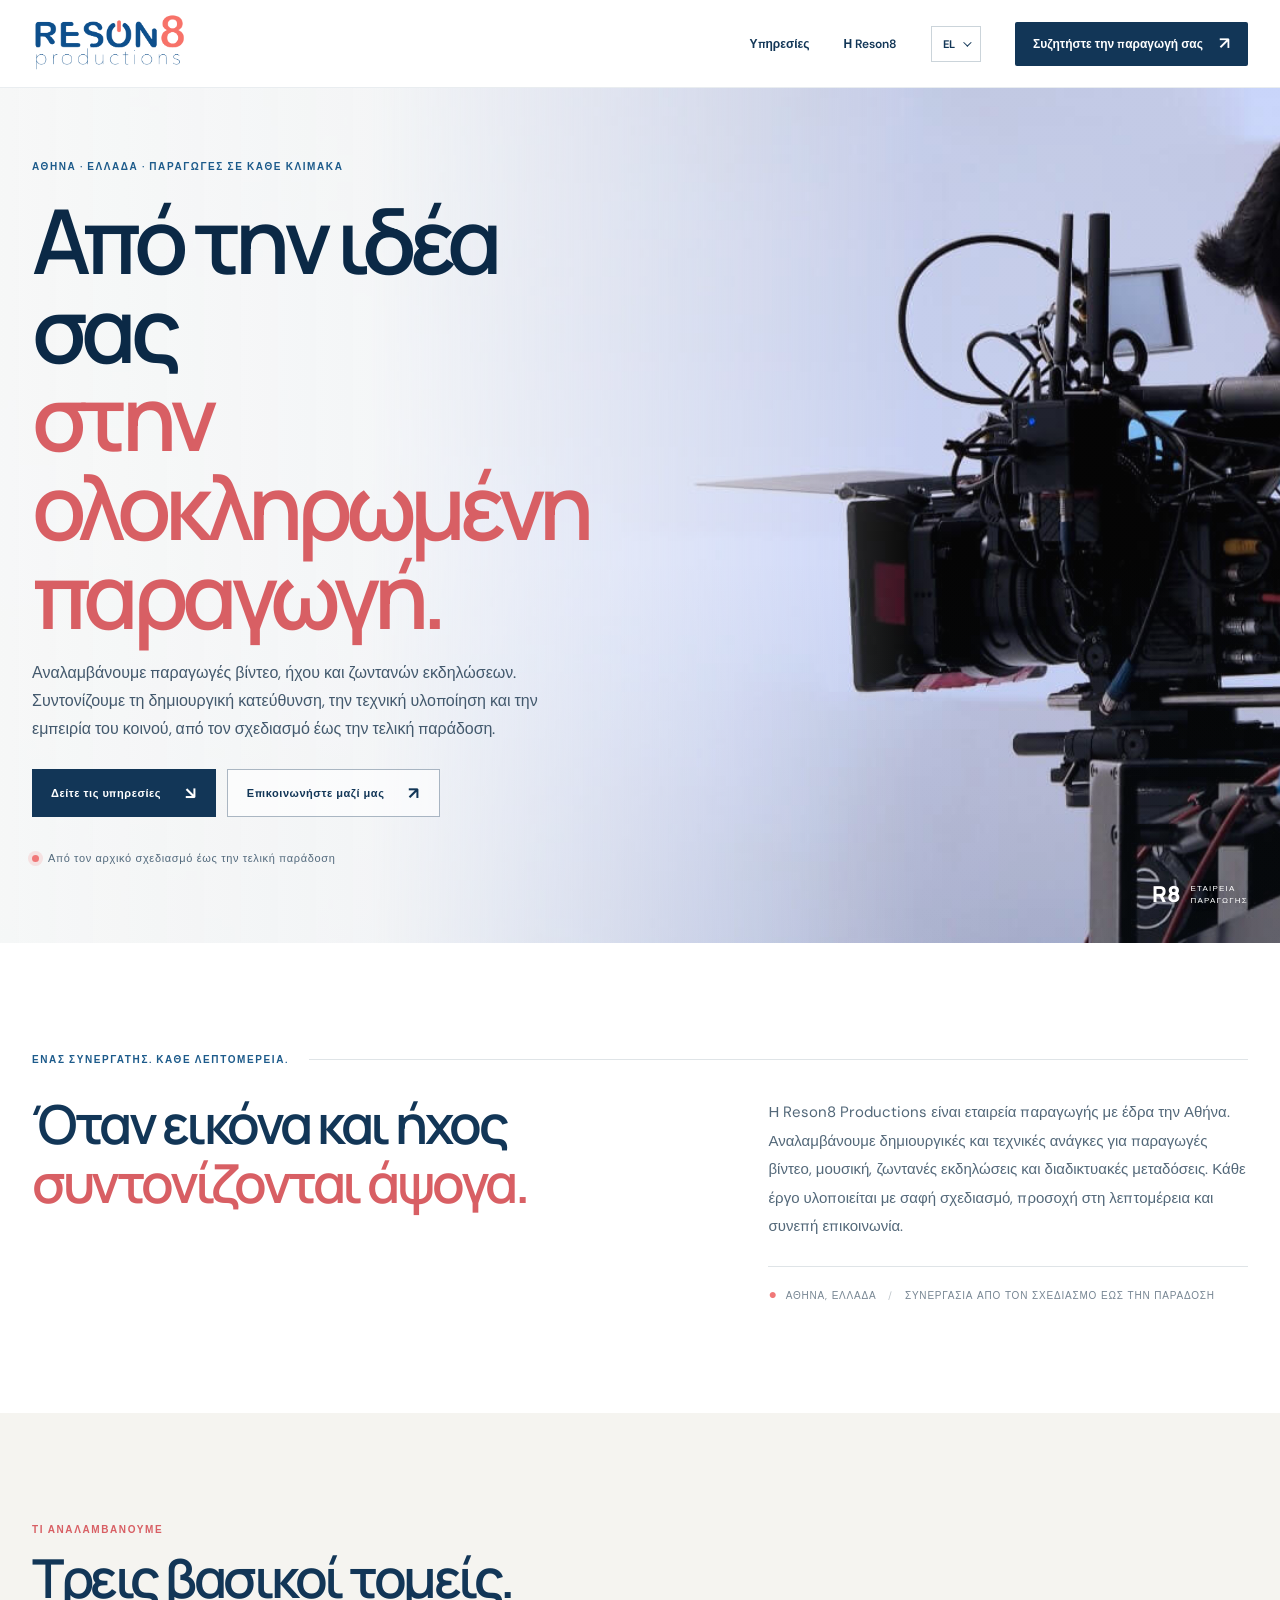
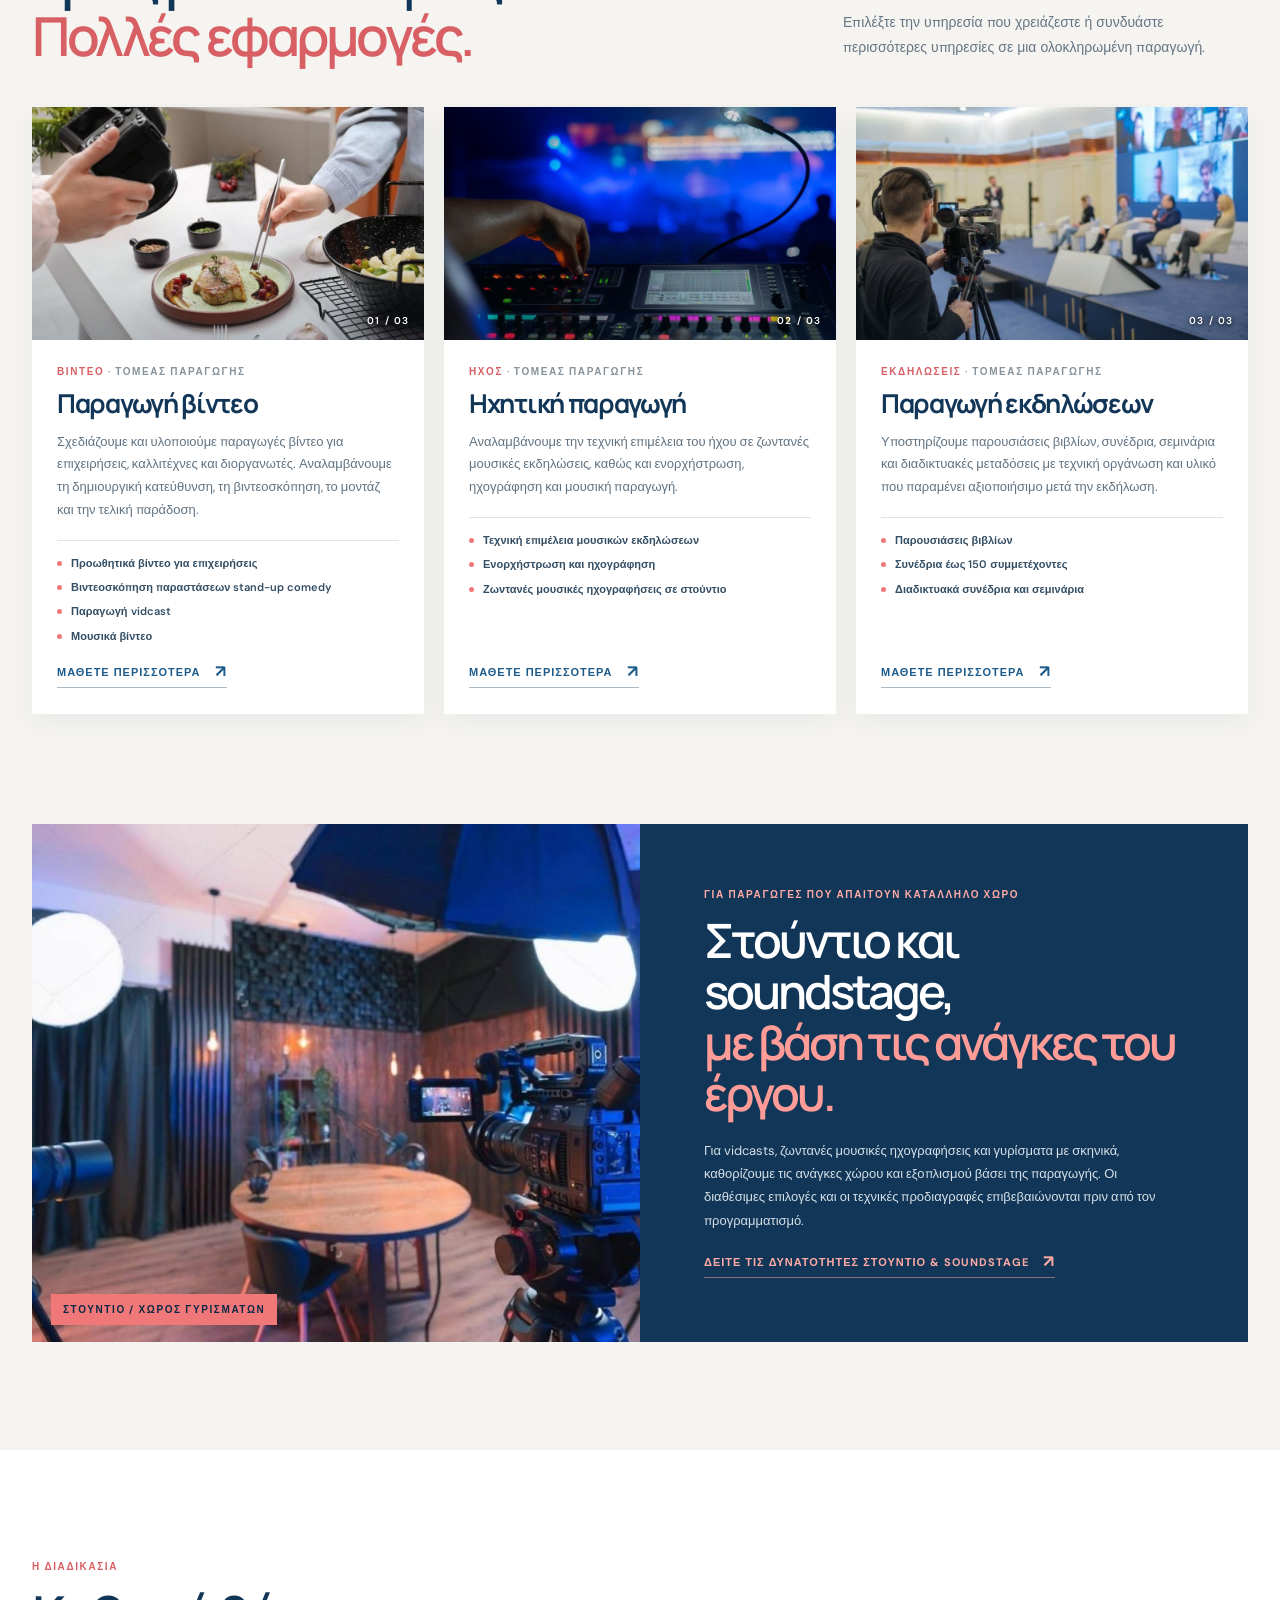
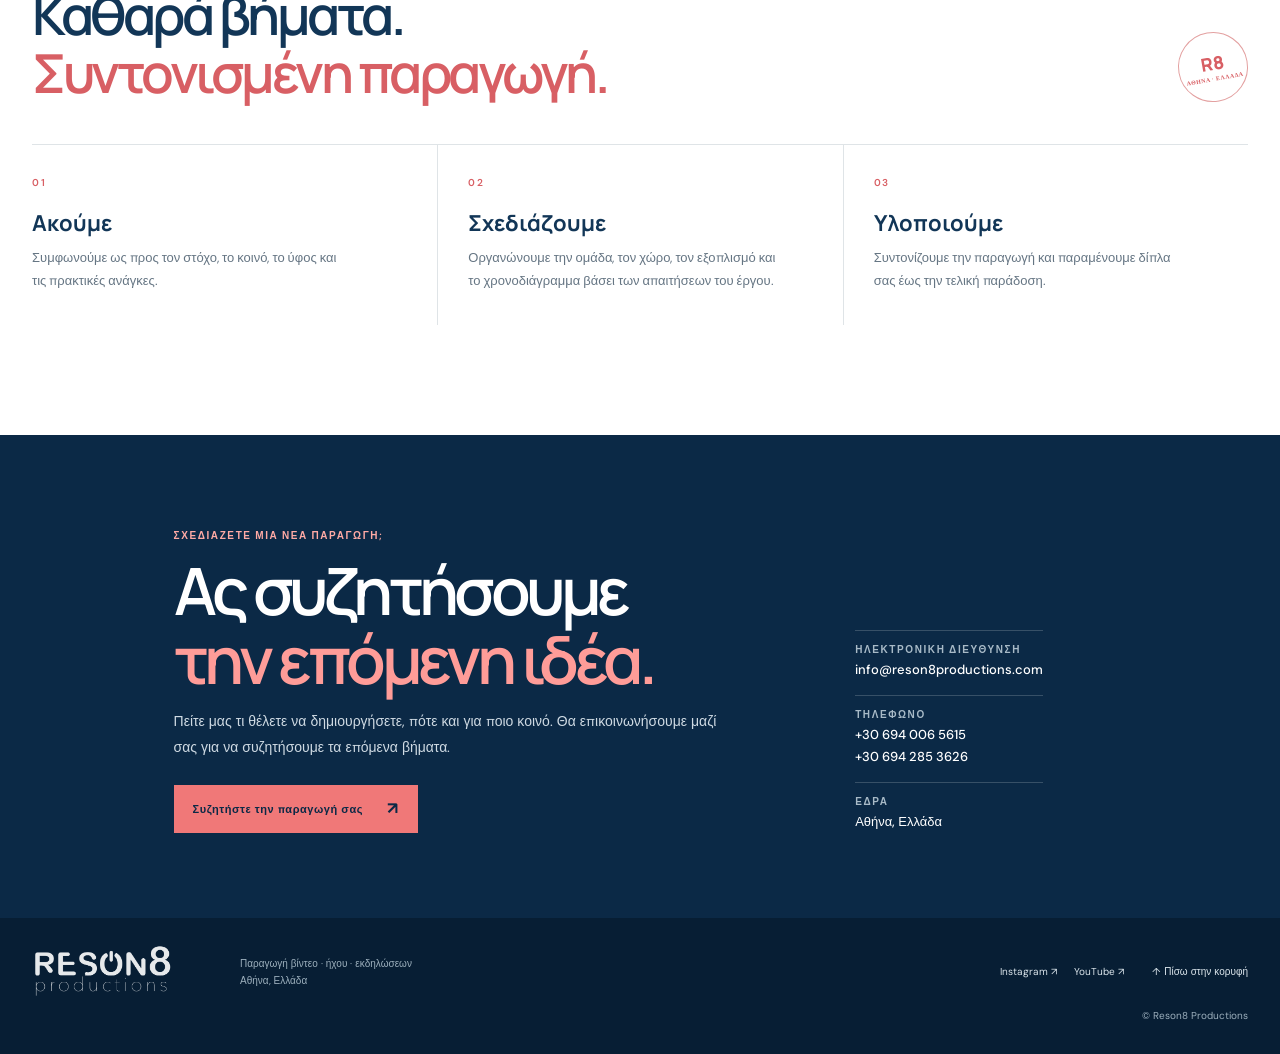
==== commit 11cba2c7: "Add files via upload" ====
--- a/index.html
+++ b/index.html
@@ -1,6 +1,6 @@
-<!doctype html><html lang="el"><head><meta charset="utf-8"><meta name="viewport" content="width=device-width,initial-scale=1"><title>Παραγωγή video, ήχου &amp; εκδηλώσεων στην Αθήνα | Reson8 Productions</title><meta name="description" content="Η Reson8 Productions στην Αθήνα αναλαμβάνει παραγωγή video, live ήχο, ηχογραφήσεις, εκδηλώσεις, vidcasts και webinars."><link rel="canonical" href="https://reson8productions.com/"><link rel="alternate" hreflang="el-GR" href="https://reson8productions.com/"><link rel="alternate" hreflang="en" href="https://reson8productions.com/en/"><link rel="alternate" hreflang="x-default" href="https://reson8productions.com/"><meta property="og:type" content="website"><meta property="og:site_name" content="Reson8 Productions"><meta property="og:locale" content="el_GR"><meta property="og:title" content="Παραγωγή video, ήχου &amp; εκδηλώσεων στην Αθήνα | Reson8 Productions"><meta property="og:description" content="Η Reson8 Productions στην Αθήνα αναλαμβάνει παραγωγή video, live ήχο, ηχογραφήσεις, εκδηλώσεις, vidcasts και webinars."><meta property="og:url" content="https://reson8productions.com/"><meta property="og:image" content="https://reson8productions.com/Reson8_files/original-camera-setup.jpg"><meta name="twitter:card" content="summary_large_image"><script type="application/ld+json">{"@context":"https://schema.org","@type":"Organization","@id":"https://reson8productions.com/#business","name":"Reson8 Productions","url":"https://reson8productions.com/","email":"info@reson8productions.com","telephone":["+30 694 006 5615","+30 694 285 3626"],"logo":"https://reson8productions.com/Reson8_files/original-reson8-logo.png","address":{"@type":"PostalAddress","addressLocality":"Athens","addressRegion":"Attica","addressCountry":"GR"},"sameAs":["https://www.instagram.com/reson8_productions/","https://www.youtube.com/@Reson8productions","https://www.facebook.com/profile.php?id=61552597577874"],"areaServed":{"@type":"City","name":"Athens"}}</script><link rel="preconnect" href="https://fonts.googleapis.com"><link rel="preconnect" href="https://fonts.gstatic.com" crossorigin><link href="https://fonts.googleapis.com/css2?family=DM+Sans:wght@400;500;600;700&family=Manrope:wght@400;500;600;700;800&display=swap" rel="stylesheet"><link rel="preload" as="image" href="Reson8_files/original-camera-setup.jpg"><link rel="stylesheet" href="assets/site.css"></head><body id="top"><header class="site-header"><div class="nav-shell"><a class="brand" href="index.html" aria-label="Reson8 Productions"><img src="Reson8_files/original-reson8-logo.png" width="200" height="76" alt="Reson8 Productions"></a><button class="menu-toggle" aria-label="Άνοιγμα μενού" aria-expanded="false" type="button"><span></span><span></span></button><nav class="nav-links" aria-label="Υπηρεσίες"><a href="index.html#services">Υπηρεσίες</a><a href="index.html#about">Η Reson8</a><div class="language-wrap"><button class="language-trigger" type="button" aria-haspopup="true" aria-expanded="false" aria-label="Γλώσσα: EL"><span>EL</span><i aria-hidden="true"></i></button><div class="language-menu" hidden><a href="en/index.html" lang="en">EN</a></div></div><a class="nav-cta" href="mailto:info@reson8productions.com?subject=Συζητήστε+το+project">Συζητήστε το project <span>↗</span></a></nav></div></header><main><section class="hero"><img class="hero-photo" src="Reson8_files/original-camera-setup.jpg" alt="Κάμερα και συνεργείο προετοιμάζονται για το γύρισμα" width="1920" height="562" fetchpriority="high"><div class="hero-wash"></div><div class="hero-content"><div class="eyebrow hero-eyebrow">Αθήνα · Ελλάδα · Παραγωγές σε κάθε κλίμακα</div><h1>Η παραγωγή σας,<br><em>σε σωστό ρυθμό.</em></h1><p>Video, ήχος και ζωντανές εκδηλώσεις — με μια ομάδα που συντονίζει την ιδέα, την τεχνική και την εμπειρία από την αρχή έως την παράδοση.</p><div class="hero-actions"><a class="button button-dark" href="#services">Γνωρίστε τις υπηρεσίες <span>↘</span></a><a class="button button-light" href="mailto:info@reson8productions.com">Μιλήστε μαζί μας <span>↗</span></a></div><div class="hero-note"><span class="signal-dot"></span>Από το πρώτο brief έως το τελικό αποτέλεσμα</div></div><div class="hero-signature"><span>R8</span><small>PRODUCTION<br>COMPANY</small></div></section>
-<section class="intro-section" id="about"><div class="section-label"><span class="eyebrow">Ένας συνεργάτης. Κάθε λεπτομέρεια.</span><span class="rule"></span></div><div class="intro-grid"><h2>Όταν εικόνα, ήχος και παραγωγή<br><em>δουλεύουν μαζί.</em></h2><div class="intro-copy"><p>Η Reson8 Productions είναι εταιρεία παραγωγής με έδρα την Αθήνα. Αναλαμβάνουμε δημιουργικές και τεχνικές ανάγκες για video, μουσική, live events και ψηφιακές μεταδόσεις — με σαφές πλάνο, φροντίδα στη λεπτομέρεια και σταθερή επικοινωνία.</p><div class="location-line"><span class="pin">●</span>Αθήνα, Ελλάδα <span class="line-sep">/</span> Συνεργασία από τον σχεδιασμό έως την παράδοση</div></div></div></section>
-<section class="services-section" id="services"><div class="section-heading"><div><div class="eyebrow coral-text">Τι αναλαμβάνουμε</div><h2>Τρεις βασικοί τομείς.<br><em>Πολλές εφαρμογές.</em></h2></div><p>Επιλέξτε την υπηρεσία που χρειάζεστε ή συνδυάστε περισσότερες σε μία ολοκληρωμένη παραγωγή.</p></div><div class="service-grid"><article class="service-card"><a class="service-photo" href="ypiresies/paragogi-video/index.html" aria-label="Αναλυτικά: Παραγωγή video"><img src="Reson8_files/original-video-promo.jpg" alt="Γύρισμα προωθητικού video με κάμερα και food styling" width="980" height="653" loading="lazy"><span class="photo-index">01 / 03</span></a><div class="service-card-copy"><div class="card-overline">Video <span>· 3 υπηρεσίες</span></div><h3><a href="ypiresies/paragogi-video/index.html">Παραγωγή video</a></h3><p>Σχεδιάζουμε και παράγουμε video για επιχειρήσεις, καλλιτέχνες και διοργανωτές — από την αρχική κατεύθυνση έως το μοντάζ και τα τελικά αρχεία.</p><ul class="service-tags"><li>Προωθητικά videos επιχειρήσεων</li><li>Κάλυψη stand-up comedy</li><li>Video podcast · Vidcast</li><li>Music videos</li></ul><a class="text-link" href="ypiresies/paragogi-video/index.html">Αναλυτικά <span>↗</span></a></div></article><article class="service-card"><a class="service-photo" href="ypiresies/ichitiki-paragogi/index.html" aria-label="Αναλυτικά: Ηχητική παραγωγή"><img src="Reson8_files/original-audio-live.jpg" alt="Ηχολήπτης σε κονσόλα κατά τη διάρκεια live παραγωγής" width="980" height="653" loading="lazy"><span class="photo-index">02 / 03</span></a><div class="service-card-copy"><div class="card-overline">Audio <span>· 3 υπηρεσίες</span></div><h3><a href="ypiresies/ichitiki-paragogi/index.html">Ηχητική παραγωγή</a></h3><p>Από τον ήχο μιας ζωντανής σκηνής έως την ηχογράφηση και τη μουσική παραγωγή, φροντίζουμε το αποτέλεσμα να ακούγεται καθαρά και να υπηρετεί την εμπειρία.</p><ul class="service-tags"><li>Ήχος και τεχνική επιμέλεια live</li><li>Ενορχήστρωση και ηχογράφηση</li><li>Live studio music sessions</li></ul><a class="text-link" href="ypiresies/ichitiki-paragogi/index.html">Αναλυτικά <span>↗</span></a></div></article><article class="service-card"><a class="service-photo" href="ypiresies/paragogi-ekdiloseon/index.html" aria-label="Αναλυτικά: Παραγωγή εκδηλώσεων"><img src="Reson8_files/original-seminars.jpg" alt="Κάμερα καταγράφει ομιλητές σε συνέδριο" width="980" height="653" loading="lazy"><span class="photo-index">03 / 03</span></a><div class="service-card-copy"><div class="card-overline">Live <span>· 3 υπηρεσίες</span></div><h3><a href="ypiresies/paragogi-ekdiloseon/index.html">Παραγωγή εκδηλώσεων</a></h3><p>Υποστηρίζουμε παρουσιάσεις βιβλίων, συνέδρια, σεμινάρια και webinars με τεχνική οργάνωση, ζωντανή μετάδοση και υλικό που συνεχίζει να δουλεύει μετά την εκδήλωση.</p><ul class="service-tags"><li>Παρουσιάσεις βιβλίων</li><li>Συνέδρια έως 150 άτομα</li><li>Συνέδρια, σεμινάρια και webinars</li></ul><a class="text-link" href="ypiresies/paragogi-ekdiloseon/index.html">Αναλυτικά <span>↗</span></a></div></article></div></section>
-<section class="studio-feature"><div class="studio-photo"><img src="Reson8_files/original-videocasts.jpg" width="980" height="649" alt="Studio videocast με κάμερες, φωτισμό και μικρόφωνα" loading="lazy"><span class="studio-photo-tag">STUDIO / STAGE</span></div><div class="studio-feature-copy"><div class="eyebrow">Για παραγωγές που χρειάζονται τον κατάλληλο χώρο</div><h2>Studio και soundstage,<br><em>με βάση το brief.</em></h2><p>Για vidcasts, live studio sessions και γυρίσματα με σκηνικά, σχεδιάζουμε τις απαιτήσεις χώρου και τεχνικού εξοπλισμού γύρω από την παραγωγή. Η διαθεσιμότητα και οι προδιαγραφές επιβεβαιώνονται πριν τον προγραμματισμό.</p><a class="text-link" href="ypiresies/studio-soundstage/index.html">Δείτε studio & soundstage <span>↗</span></a></div></section>
-<section class="process-section"><div class="section-heading"><div><div class="eyebrow coral-text">Η διαδικασία</div><h2>Καθαρά βήματα.<br><em>Συντονισμένη παραγωγή.</em></h2></div><span class="process-stamp">R8<br><small>ATHENS · GR</small></span></div><div class="process-grid"><article class="process-step"><span>01</span><h3>Ακούμε</h3><p>Συμφωνούμε στον στόχο, στο κοινό, στο ύφος και στις πρακτικές ανάγκες.</p></article><article class="process-step"><span>02</span><h3>Σχεδιάζουμε</h3><p>Οργανώνουμε ομάδα, χώρο, εξοπλισμό και χρονοδιάγραμμα βάσει του brief.</p></article><article class="process-step"><span>03</span><h3>Υλοποιούμε</h3><p>Συντονίζουμε την παραγωγή και παραμένουμε κοντά έως την τελική παράδοση.</p></article></div></section>
-<section class="contact-section" id="contact"><div class="contact-content"><div class="eyebrow">Έχετε μια παραγωγή στο μυαλό σας;</div><h2>Ας συζητήσουμε<br><em>την επόμενη ιδέα.</em></h2><p>Πείτε μας τι θέλετε να δημιουργήσετε, πότε και για ποιο κοινό. Θα επικοινωνήσουμε μαζί σας για να ορίσουμε τα σωστά επόμενα βήματα.</p><a class="button button-coral" href="mailto:info@reson8productions.com">Συζητήστε το project <span>↗</span></a></div><div class="contact-details"><div><span>Email</span><a href="mailto:info@reson8productions.com">info@reson8productions.com</a></div><div><span>Τηλέφωνο</span><a href="tel:+306940065615">+30 694 006 5615</a><a href="tel:+306942853626">+30 694 285 3626</a></div><div><span>Βάση</span><strong>Αθήνα, Ελλάδα</strong></div></div></section></main><footer class="site-footer"><div class="footer-inner"><a href="index.html" class="footer-brand"><img src="Reson8_files/original-reson8-logo.png" width="175" height="67" alt="Reson8 Productions"></a><p>Παραγωγή video · ήχου · εκδηλώσεων<br>Αθήνα, Ελλάδα</p><div class="footer-social"><a href="https://www.instagram.com/reson8_productions/" target="_blank" rel="noreferrer">Instagram ↗</a><a href="https://www.youtube.com/@Reson8productions" target="_blank" rel="noreferrer">YouTube ↗</a></div><a href="#top" class="backtop">↑ Πίσω στην κορυφή</a><small>© Reson8 Productions</small></div></footer><script>const t=document.querySelector('.menu-toggle'),n=document.querySelector('.nav-links'),l=document.querySelector('.language-trigger'),m=document.querySelector('.language-menu');t?.addEventListener('click',()=>{let o=n.classList.toggle('open');t.setAttribute('aria-expanded',o);});l?.addEventListener('click',()=>{let o=l.getAttribute('aria-expanded')==='true';l.setAttribute('aria-expanded',String(!o));m.hidden=o});document.addEventListener('click',e=>{if(!e.target.closest('.language-wrap')){m.hidden=true;l?.setAttribute('aria-expanded','false')}});document.addEventListener('keydown',e=>{if(e.key==='Escape'){m.hidden=true;l?.setAttribute('aria-expanded','false')}});</script></body></html>+<!doctype html><html lang="el"><head><meta charset="utf-8"><meta name="viewport" content="width=device-width,initial-scale=1"><title>Παραγωγή βίντεο, ήχου και εκδηλώσεων στην Αθήνα | Reson8 Productions</title><meta name="description" content="Η Reson8 Productions στην Αθήνα αναλαμβάνει παραγωγή βίντεο, ηχητική επιμέλεια, ηχογραφήσεις, εκδηλώσεις, vidcasts και διαδικτυακά σεμινάρια."><link rel="canonical" href="https://reson8productions.com/"><link rel="alternate" hreflang="el-GR" href="https://reson8productions.com/"><link rel="alternate" hreflang="en" href="https://reson8productions.com/en/"><link rel="alternate" hreflang="x-default" href="https://reson8productions.com/"><meta property="og:type" content="website"><meta property="og:site_name" content="Reson8 Productions"><meta property="og:locale" content="el_GR"><meta property="og:title" content="Παραγωγή βίντεο, ήχου και εκδηλώσεων στην Αθήνα | Reson8 Productions"><meta property="og:description" content="Η Reson8 Productions στην Αθήνα αναλαμβάνει παραγωγή βίντεο, ηχητική επιμέλεια, ηχογραφήσεις, εκδηλώσεις, vidcasts και διαδικτυακά σεμινάρια."><meta property="og:url" content="https://reson8productions.com/"><meta property="og:image" content="https://reson8productions.com/Reson8_files/original-camera-setup.jpg"><meta name="twitter:card" content="summary_large_image"><script type="application/ld+json">{"@context":"https://schema.org","@type":"Organization","@id":"https://reson8productions.com/#business","name":"Reson8 Productions","url":"https://reson8productions.com/","email":"info@reson8productions.com","telephone":["+30 694 006 5615","+30 694 285 3626"],"logo":"https://reson8productions.com/Reson8_files/original-reson8-logo.png","address":{"@type":"PostalAddress","addressLocality":"Athens","addressRegion":"Attica","addressCountry":"GR"},"sameAs":["https://www.instagram.com/reson8_productions/","https://www.youtube.com/@Reson8productions","https://www.facebook.com/profile.php?id=61552597577874"],"areaServed":{"@type":"City","name":"Athens"}}</script><link rel="preconnect" href="https://fonts.googleapis.com"><link rel="preconnect" href="https://fonts.gstatic.com" crossorigin><link href="https://fonts.googleapis.com/css2?family=DM+Sans:wght@400;500;600;700&family=Manrope:wght@400;500;600;700;800&display=swap" rel="stylesheet"><link rel="preload" as="image" href="Reson8_files/original-camera-setup.jpg"><link rel="stylesheet" href="assets/site.css"></head><body id="top"><header class="site-header"><div class="nav-shell"><a class="brand" href="index.html" aria-label="Reson8 Productions"><img src="Reson8_files/original-reson8-logo.png" width="200" height="76" alt="Reson8 Productions"></a><button class="menu-toggle" aria-label="Άνοιγμα μενού" aria-expanded="false" type="button"><span></span><span></span></button><nav class="nav-links" aria-label="Υπηρεσίες"><a href="index.html#services">Υπηρεσίες</a><a href="index.html#about">Η Reson8</a><div class="language-wrap"><button class="language-trigger" type="button" aria-haspopup="true" aria-expanded="false" aria-label="Γλώσσα: EL"><span>EL</span><i aria-hidden="true"></i></button><div class="language-menu" hidden><a href="en/index.html" lang="en">EN</a></div></div><a class="nav-cta" href="mailto:info@reson8productions.com?subject=Συζητήστε+την+παραγωγή+σας">Συζητήστε την παραγωγή σας <span>↗</span></a></nav></div></header><main><section class="hero"><img class="hero-photo" src="Reson8_files/original-camera-setup.jpg" alt="Κινηματογραφική κάμερα και συνεργείο προετοιμάζονται για το γύρισμα" width="1920" height="562" fetchpriority="high"><div class="hero-wash"></div><div class="hero-content"><div class="eyebrow hero-eyebrow">Αθήνα · Ελλάδα · Παραγωγές σε κάθε κλίμακα</div><h1>Από την ιδέα σας<br><em>στην ολοκληρωμένη παραγωγή.</em></h1><p>Αναλαμβάνουμε παραγωγές βίντεο, ήχου και ζωντανών εκδηλώσεων. Συντονίζουμε τη δημιουργική κατεύθυνση, την τεχνική υλοποίηση και την εμπειρία του κοινού, από τον σχεδιασμό έως την τελική παράδοση.</p><div class="hero-actions"><a class="button button-dark" href="#services">Δείτε τις υπηρεσίες <span>↘</span></a><a class="button button-light" href="mailto:info@reson8productions.com">Επικοινωνήστε μαζί μας <span>↗</span></a></div><div class="hero-note"><span class="signal-dot"></span>Από τον αρχικό σχεδιασμό έως την τελική παράδοση</div></div><div class="hero-signature"><span>R8</span><small>ΕΤΑΙΡΕΙΑ<br>ΠΑΡΑΓΩΓΗΣ</small></div></section>
+<section class="intro-section" id="about"><div class="section-label"><span class="eyebrow">Ένας συνεργάτης. Κάθε λεπτομέρεια.</span><span class="rule"></span></div><div class="intro-grid"><h2>Όταν εικόνα και ήχος<br><em>συντονίζονται άψογα.</em></h2><div class="intro-copy"><p>Η Reson8 Productions είναι εταιρεία παραγωγής με έδρα την Αθήνα. Αναλαμβάνουμε δημιουργικές και τεχνικές ανάγκες για παραγωγές βίντεο, μουσική, ζωντανές εκδηλώσεις και διαδικτυακές μεταδόσεις. Κάθε έργο υλοποιείται με σαφή σχεδιασμό, προσοχή στη λεπτομέρεια και συνεπή επικοινωνία.</p><div class="location-line"><span class="pin">●</span>Αθήνα, Ελλάδα <span class="line-sep">/</span> Συνεργασία από τον σχεδιασμό έως την παράδοση</div></div></div></section>
+<section class="services-section" id="services"><div class="section-heading"><div><div class="eyebrow coral-text">Τι αναλαμβάνουμε</div><h2>Τρεις βασικοί τομείς.<br><em>Πολλές εφαρμογές.</em></h2></div><p>Επιλέξτε την υπηρεσία που χρειάζεστε ή συνδυάστε περισσότερες υπηρεσίες σε μια ολοκληρωμένη παραγωγή.</p></div><div class="service-grid"><article class="service-card"><a class="service-photo" href="ypiresies/paragogi-video/index.html" aria-label="Μάθετε περισσότερα: Παραγωγή βίντεο"><img src="Reson8_files/original-video-promo.jpg" alt="Γύρισμα προωθητικού βίντεο με κάμερα και προετοιμασία φαγητού" width="980" height="653" loading="lazy"><span class="photo-index">01 / 03</span></a><div class="service-card-copy"><div class="card-overline">Βίντεο <span>· τομέας παραγωγής</span></div><h3><a href="ypiresies/paragogi-video/index.html">Παραγωγή βίντεο</a></h3><p>Σχεδιάζουμε και υλοποιούμε παραγωγές βίντεο για επιχειρήσεις, καλλιτέχνες και διοργανωτές. Αναλαμβάνουμε τη δημιουργική κατεύθυνση, τη βιντεοσκόπηση, το μοντάζ και την τελική παράδοση.</p><ul class="service-tags"><li>Προωθητικά βίντεο για επιχειρήσεις</li><li>Βιντεοσκόπηση παραστάσεων stand-up comedy</li><li>Παραγωγή vidcast</li><li>Μουσικά βίντεο</li></ul><a class="text-link" href="ypiresies/paragogi-video/index.html">Μάθετε περισσότερα <span>↗</span></a></div></article><article class="service-card"><a class="service-photo" href="ypiresies/ichitiki-paragogi/index.html" aria-label="Μάθετε περισσότερα: Ηχητική παραγωγή"><img src="Reson8_files/original-audio-live.jpg" alt="Ηχολήπτης σε κονσόλα κατά τη διάρκεια ζωντανής παραγωγής" width="980" height="653" loading="lazy"><span class="photo-index">02 / 03</span></a><div class="service-card-copy"><div class="card-overline">Ήχος <span>· τομέας παραγωγής</span></div><h3><a href="ypiresies/ichitiki-paragogi/index.html">Ηχητική παραγωγή</a></h3><p>Αναλαμβάνουμε την τεχνική επιμέλεια του ήχου σε ζωντανές μουσικές εκδηλώσεις, καθώς και ενορχήστρωση, ηχογράφηση και μουσική παραγωγή.</p><ul class="service-tags"><li>Τεχνική επιμέλεια μουσικών εκδηλώσεων</li><li>Ενορχήστρωση και ηχογράφηση</li><li>Ζωντανές μουσικές ηχογραφήσεις σε στούντιο</li></ul><a class="text-link" href="ypiresies/ichitiki-paragogi/index.html">Μάθετε περισσότερα <span>↗</span></a></div></article><article class="service-card"><a class="service-photo" href="ypiresies/paragogi-ekdiloseon/index.html" aria-label="Μάθετε περισσότερα: Παραγωγή εκδηλώσεων"><img src="Reson8_files/original-seminars.jpg" alt="Κάμερα καταγράφει ομιλητές σε συνέδριο" width="980" height="653" loading="lazy"><span class="photo-index">03 / 03</span></a><div class="service-card-copy"><div class="card-overline">Εκδηλώσεις <span>· τομέας παραγωγής</span></div><h3><a href="ypiresies/paragogi-ekdiloseon/index.html">Παραγωγή εκδηλώσεων</a></h3><p>Υποστηρίζουμε παρουσιάσεις βιβλίων, συνέδρια, σεμινάρια και διαδικτυακές μεταδόσεις με τεχνική οργάνωση και υλικό που παραμένει αξιοποιήσιμο μετά την εκδήλωση.</p><ul class="service-tags"><li>Παρουσιάσεις βιβλίων</li><li>Συνέδρια έως 150 συμμετέχοντες</li><li>Διαδικτυακά συνέδρια και σεμινάρια</li></ul><a class="text-link" href="ypiresies/paragogi-ekdiloseon/index.html">Μάθετε περισσότερα <span>↗</span></a></div></article></div></section>
+<section class="studio-feature"><div class="studio-photo"><img src="Reson8_files/original-videocasts.jpg" width="980" height="649" alt="Στούντιο vidcast με κάμερες, φωτισμό και μικρόφωνα" loading="lazy"><span class="studio-photo-tag">ΣΤΟΥΝΤΙΟ / ΧΩΡΟΣ ΓΥΡΙΣΜΑΤΩΝ</span></div><div class="studio-feature-copy"><div class="eyebrow">Για παραγωγές που απαιτούν κατάλληλο χώρο</div><h2>Στούντιο και soundstage,<br><em>με βάση τις ανάγκες του έργου.</em></h2><p>Για vidcasts, ζωντανές μουσικές ηχογραφήσεις και γυρίσματα με σκηνικά, καθορίζουμε τις ανάγκες χώρου και εξοπλισμού βάσει της παραγωγής. Οι διαθέσιμες επιλογές και οι τεχνικές προδιαγραφές επιβεβαιώνονται πριν από τον προγραμματισμό.</p><a class="text-link" href="ypiresies/studio-soundstage/index.html">Δείτε τις δυνατότητες στούντιο & soundstage <span>↗</span></a></div></section>
+<section class="process-section"><div class="section-heading"><div><div class="eyebrow coral-text">Η διαδικασία</div><h2>Καθαρά βήματα.<br><em>Συντονισμένη παραγωγή.</em></h2></div><span class="process-stamp">R8<br><small>ΑΘΗΝΑ · ΕΛΛΑΔΑ</small></span></div><div class="process-grid"><article class="process-step"><span>01</span><h3>Ακούμε</h3><p>Συμφωνούμε ως προς τον στόχο, το κοινό, το ύφος και τις πρακτικές ανάγκες.</p></article><article class="process-step"><span>02</span><h3>Σχεδιάζουμε</h3><p>Οργανώνουμε την ομάδα, τον χώρο, τον εξοπλισμό και το χρονοδιάγραμμα βάσει των απαιτήσεων του έργου.</p></article><article class="process-step"><span>03</span><h3>Υλοποιούμε</h3><p>Συντονίζουμε την παραγωγή και παραμένουμε δίπλα σας έως την τελική παράδοση.</p></article></div></section>
+<section class="contact-section" id="contact"><div class="contact-content"><div class="eyebrow">Σχεδιάζετε μια νέα παραγωγή;</div><h2>Ας συζητήσουμε<br><em>την επόμενη ιδέα.</em></h2><p>Πείτε μας τι θέλετε να δημιουργήσετε, πότε και για ποιο κοινό. Θα επικοινωνήσουμε μαζί σας για να συζητήσουμε τα επόμενα βήματα.</p><a class="button button-coral" href="mailto:info@reson8productions.com">Συζητήστε την παραγωγή σας <span>↗</span></a></div><div class="contact-details"><div><span>Ηλεκτρονική διεύθυνση</span><a href="mailto:info@reson8productions.com">info@reson8productions.com</a></div><div><span>Τηλέφωνο</span><a href="tel:+306940065615">+30 694 006 5615</a><a href="tel:+306942853626">+30 694 285 3626</a></div><div><span>Έδρα</span><strong>Αθήνα, Ελλάδα</strong></div></div></section></main><footer class="site-footer"><div class="footer-inner"><a href="index.html" class="footer-brand"><img src="Reson8_files/original-reson8-logo.png" width="175" height="67" alt="Reson8 Productions"></a><p>Παραγωγή βίντεο · ήχου · εκδηλώσεων<br>Αθήνα, Ελλάδα</p><div class="footer-social"><a href="https://www.instagram.com/reson8_productions/" target="_blank" rel="noreferrer">Instagram ↗</a><a href="https://www.youtube.com/@Reson8productions" target="_blank" rel="noreferrer">YouTube ↗</a></div><a href="#top" class="backtop">↑ Πίσω στην κορυφή</a><small>© Reson8 Productions</small></div></footer><script>const t=document.querySelector('.menu-toggle'),n=document.querySelector('.nav-links'),l=document.querySelector('.language-trigger'),m=document.querySelector('.language-menu');t?.addEventListener('click',()=>{let o=n.classList.toggle('open');t.setAttribute('aria-expanded',o);});l?.addEventListener('click',()=>{let o=l.getAttribute('aria-expanded')==='true';l.setAttribute('aria-expanded',String(!o));m.hidden=o});document.addEventListener('click',e=>{if(!e.target.closest('.language-wrap')){m.hidden=true;l?.setAttribute('aria-expanded','false')}});document.addEventListener('keydown',e=>{if(e.key==='Escape'){m.hidden=true;l?.setAttribute('aria-expanded','false')}});</script></body></html>
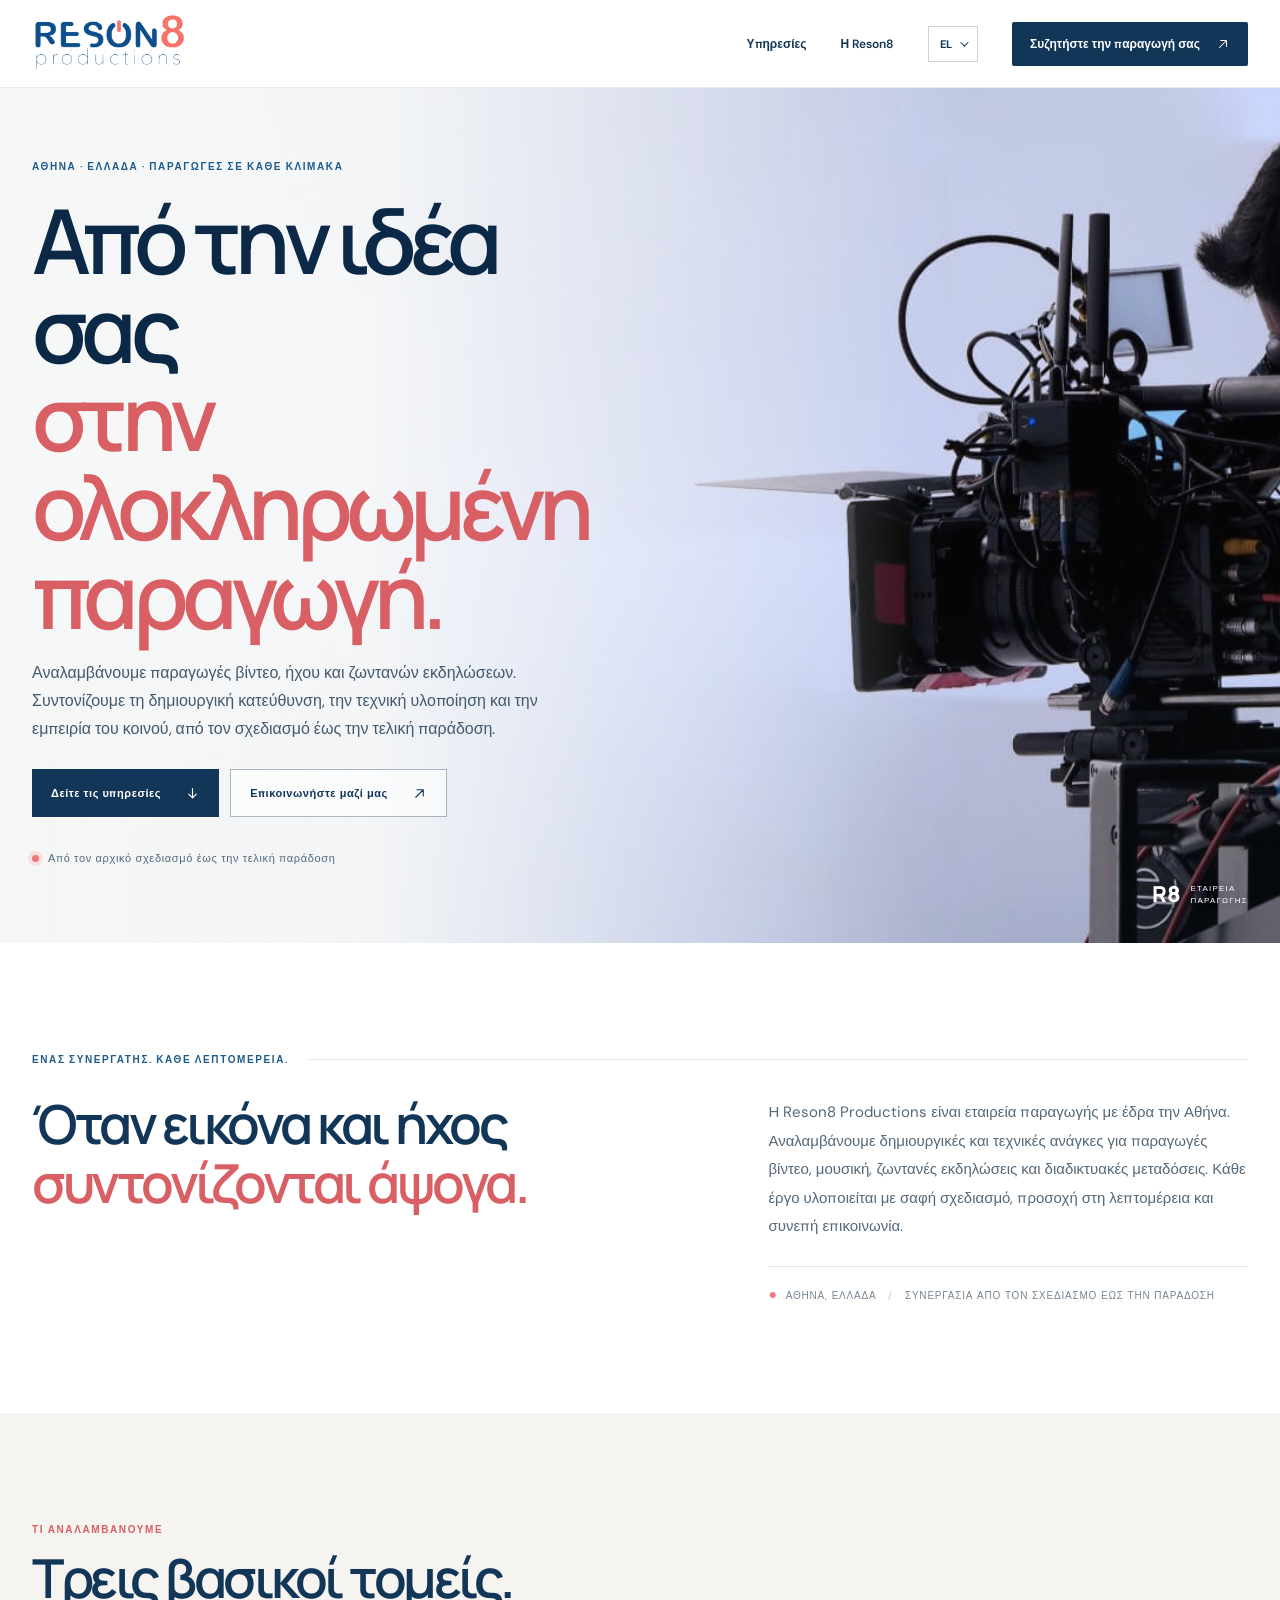
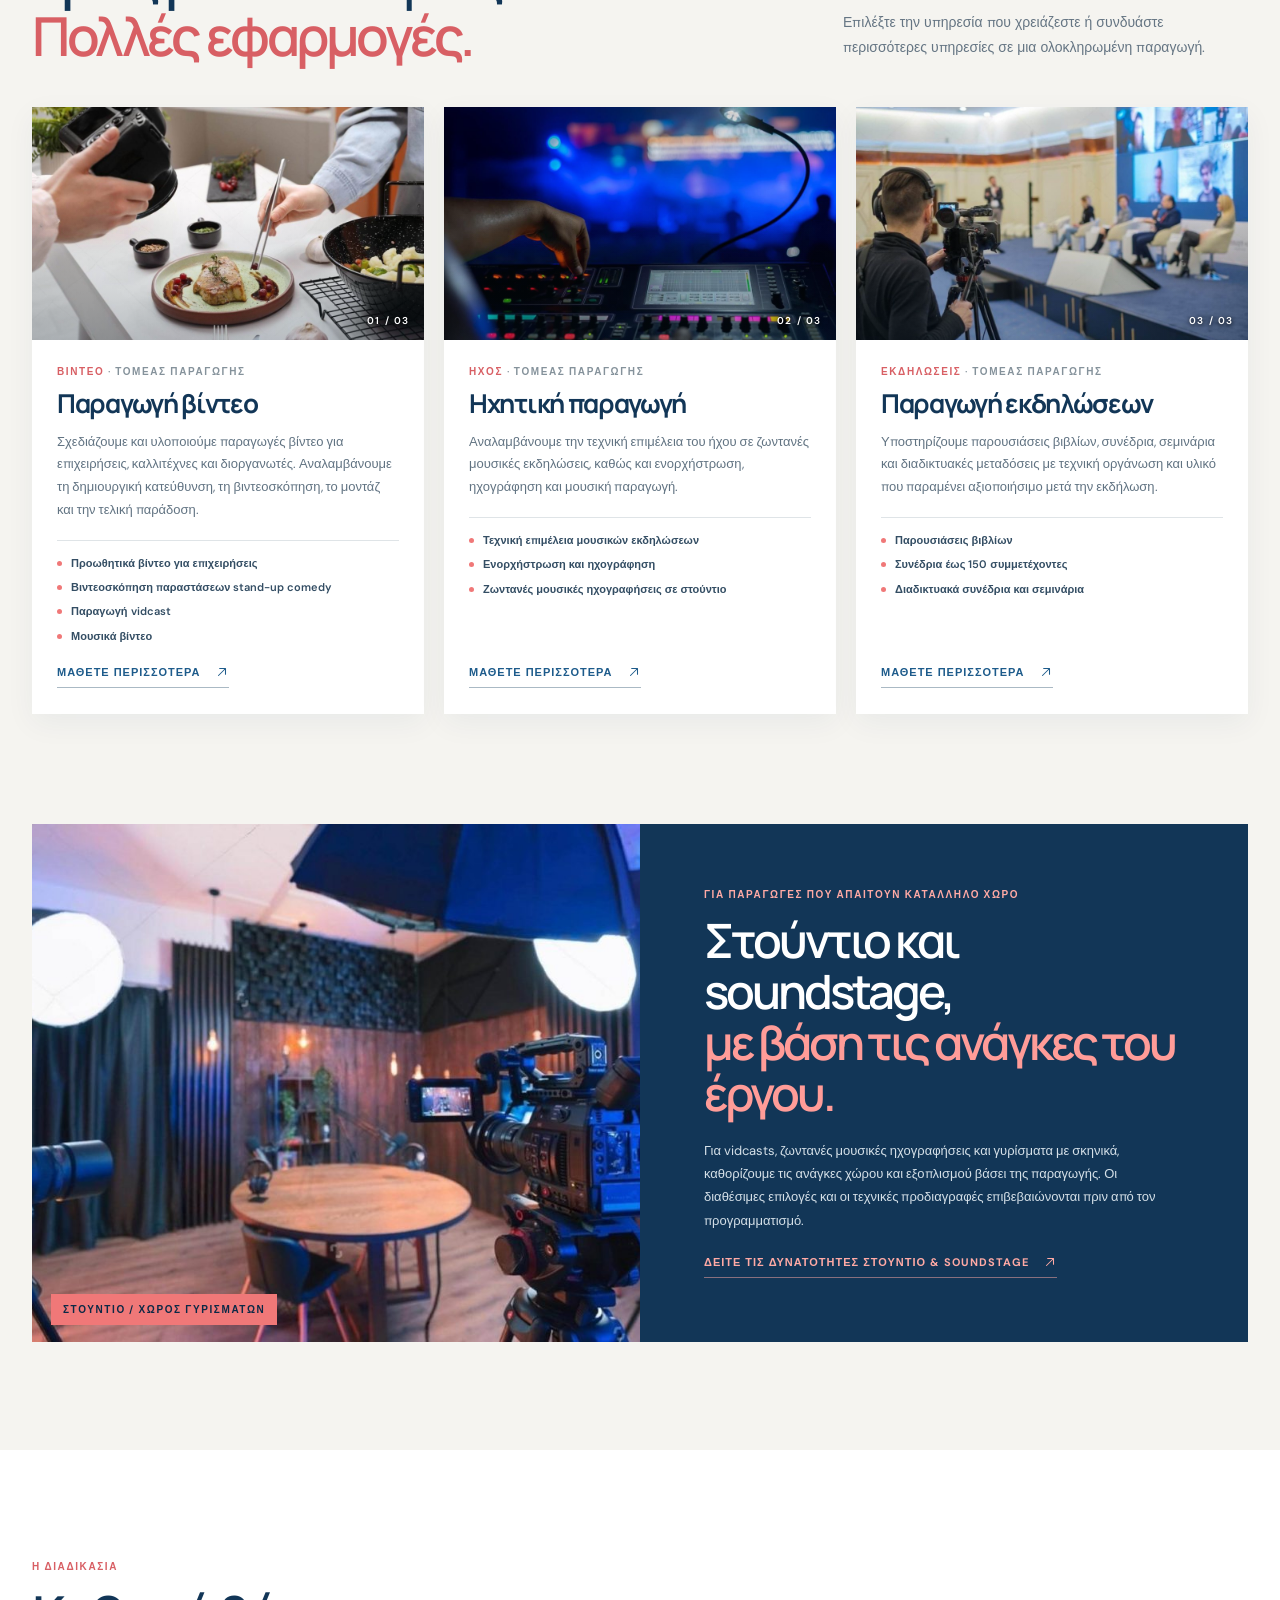
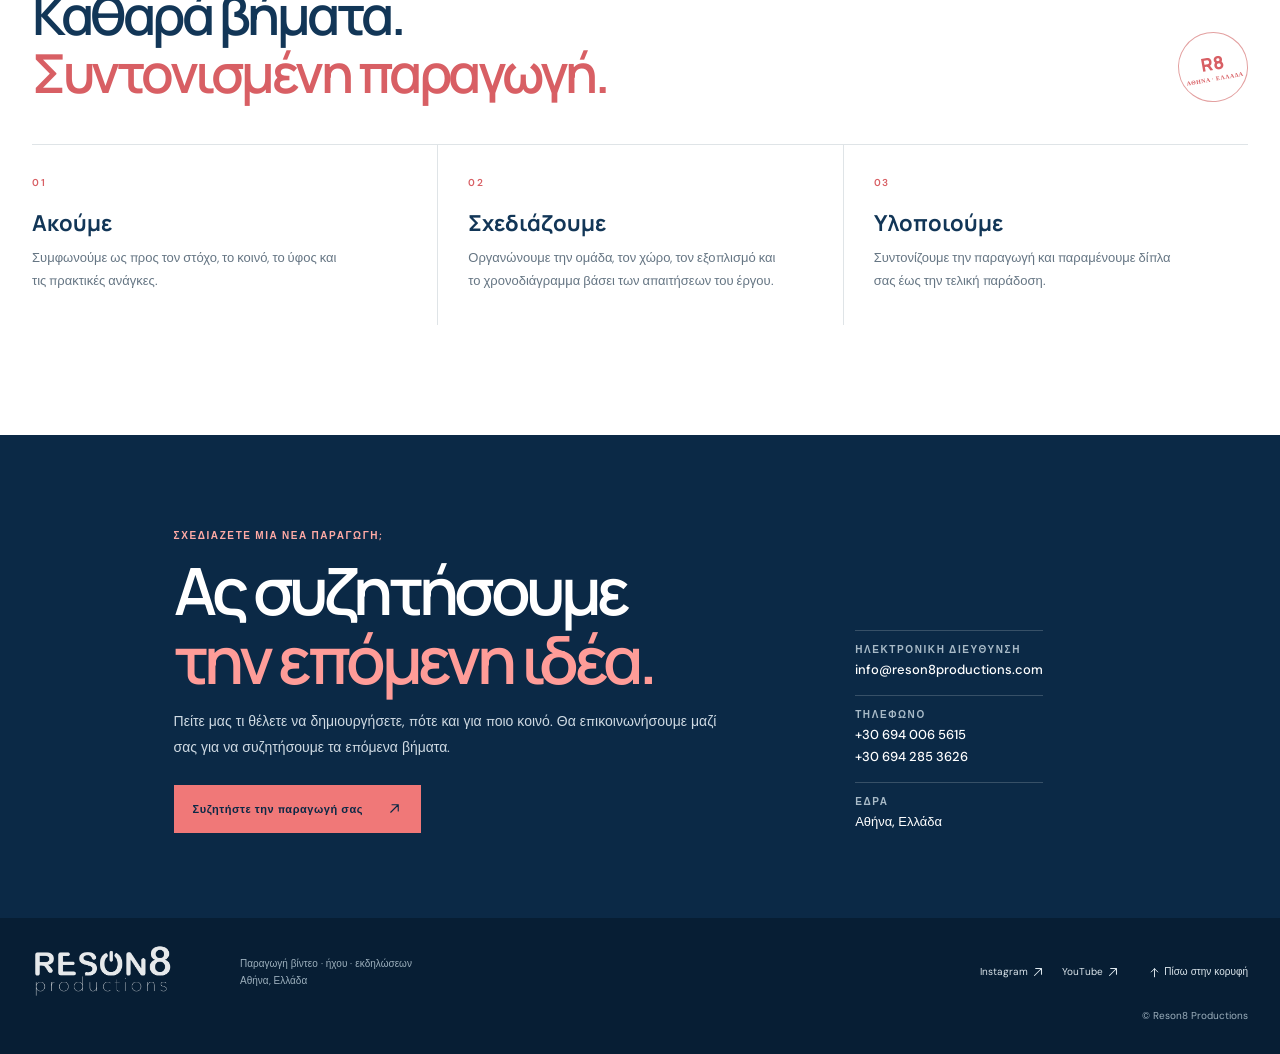
==== commit 40d4570b: "Add files via upload" ====
--- a/index.html
+++ b/index.html
@@ -1,6 +1,6 @@
-<!doctype html><html lang="el"><head><meta charset="utf-8"><meta name="viewport" content="width=device-width,initial-scale=1"><title>Παραγωγή βίντεο, ήχου και εκδηλώσεων στην Αθήνα | Reson8 Productions</title><meta name="description" content="Η Reson8 Productions στην Αθήνα αναλαμβάνει παραγωγή βίντεο, ηχητική επιμέλεια, ηχογραφήσεις, εκδηλώσεις, vidcasts και διαδικτυακά σεμινάρια."><link rel="canonical" href="https://reson8productions.com/"><link rel="alternate" hreflang="el-GR" href="https://reson8productions.com/"><link rel="alternate" hreflang="en" href="https://reson8productions.com/en/"><link rel="alternate" hreflang="x-default" href="https://reson8productions.com/"><meta property="og:type" content="website"><meta property="og:site_name" content="Reson8 Productions"><meta property="og:locale" content="el_GR"><meta property="og:title" content="Παραγωγή βίντεο, ήχου και εκδηλώσεων στην Αθήνα | Reson8 Productions"><meta property="og:description" content="Η Reson8 Productions στην Αθήνα αναλαμβάνει παραγωγή βίντεο, ηχητική επιμέλεια, ηχογραφήσεις, εκδηλώσεις, vidcasts και διαδικτυακά σεμινάρια."><meta property="og:url" content="https://reson8productions.com/"><meta property="og:image" content="https://reson8productions.com/Reson8_files/original-camera-setup.jpg"><meta name="twitter:card" content="summary_large_image"><script type="application/ld+json">{"@context":"https://schema.org","@type":"Organization","@id":"https://reson8productions.com/#business","name":"Reson8 Productions","url":"https://reson8productions.com/","email":"info@reson8productions.com","telephone":["+30 694 006 5615","+30 694 285 3626"],"logo":"https://reson8productions.com/Reson8_files/original-reson8-logo.png","address":{"@type":"PostalAddress","addressLocality":"Athens","addressRegion":"Attica","addressCountry":"GR"},"sameAs":["https://www.instagram.com/reson8_productions/","https://www.youtube.com/@Reson8productions","https://www.facebook.com/profile.php?id=61552597577874"],"areaServed":{"@type":"City","name":"Athens"}}</script><link rel="preconnect" href="https://fonts.googleapis.com"><link rel="preconnect" href="https://fonts.gstatic.com" crossorigin><link href="https://fonts.googleapis.com/css2?family=DM+Sans:wght@400;500;600;700&family=Manrope:wght@400;500;600;700;800&display=swap" rel="stylesheet"><link rel="preload" as="image" href="Reson8_files/original-camera-setup.jpg"><link rel="stylesheet" href="assets/site.css"></head><body id="top"><header class="site-header"><div class="nav-shell"><a class="brand" href="index.html" aria-label="Reson8 Productions"><img src="Reson8_files/original-reson8-logo.png" width="200" height="76" alt="Reson8 Productions"></a><button class="menu-toggle" aria-label="Άνοιγμα μενού" aria-expanded="false" type="button"><span></span><span></span></button><nav class="nav-links" aria-label="Υπηρεσίες"><a href="index.html#services">Υπηρεσίες</a><a href="index.html#about">Η Reson8</a><div class="language-wrap"><button class="language-trigger" type="button" aria-haspopup="true" aria-expanded="false" aria-label="Γλώσσα: EL"><span>EL</span><i aria-hidden="true"></i></button><div class="language-menu" hidden><a href="en/index.html" lang="en">EN</a></div></div><a class="nav-cta" href="mailto:info@reson8productions.com?subject=Συζητήστε+την+παραγωγή+σας">Συζητήστε την παραγωγή σας <span>↗</span></a></nav></div></header><main><section class="hero"><img class="hero-photo" src="Reson8_files/original-camera-setup.jpg" alt="Κινηματογραφική κάμερα και συνεργείο προετοιμάζονται για το γύρισμα" width="1920" height="562" fetchpriority="high"><div class="hero-wash"></div><div class="hero-content"><div class="eyebrow hero-eyebrow">Αθήνα · Ελλάδα · Παραγωγές σε κάθε κλίμακα</div><h1>Από την ιδέα σας<br><em>στην ολοκληρωμένη παραγωγή.</em></h1><p>Αναλαμβάνουμε παραγωγές βίντεο, ήχου και ζωντανών εκδηλώσεων. Συντονίζουμε τη δημιουργική κατεύθυνση, την τεχνική υλοποίηση και την εμπειρία του κοινού, από τον σχεδιασμό έως την τελική παράδοση.</p><div class="hero-actions"><a class="button button-dark" href="#services">Δείτε τις υπηρεσίες <span>↘</span></a><a class="button button-light" href="mailto:info@reson8productions.com">Επικοινωνήστε μαζί μας <span>↗</span></a></div><div class="hero-note"><span class="signal-dot"></span>Από τον αρχικό σχεδιασμό έως την τελική παράδοση</div></div><div class="hero-signature"><span>R8</span><small>ΕΤΑΙΡΕΙΑ<br>ΠΑΡΑΓΩΓΗΣ</small></div></section>
+<!doctype html><html lang="el"><head><meta charset="utf-8"><meta name="viewport" content="width=device-width,initial-scale=1"><title>Παραγωγή βίντεο, ήχου και εκδηλώσεων στην Αθήνα | Reson8 Productions</title><meta name="description" content="Η Reson8 Productions στην Αθήνα αναλαμβάνει παραγωγή βίντεο, ηχητική επιμέλεια, ηχογραφήσεις, εκδηλώσεις, vidcasts και διαδικτυακά σεμινάρια."><link rel="canonical" href="https://reson8productions.com/"><link rel="alternate" hreflang="el-GR" href="https://reson8productions.com/"><link rel="alternate" hreflang="en" href="https://reson8productions.com/en/"><link rel="alternate" hreflang="x-default" href="https://reson8productions.com/"><meta property="og:type" content="website"><meta property="og:site_name" content="Reson8 Productions"><meta property="og:locale" content="el_GR"><meta property="og:title" content="Παραγωγή βίντεο, ήχου και εκδηλώσεων στην Αθήνα | Reson8 Productions"><meta property="og:description" content="Η Reson8 Productions στην Αθήνα αναλαμβάνει παραγωγή βίντεο, ηχητική επιμέλεια, ηχογραφήσεις, εκδηλώσεις, vidcasts και διαδικτυακά σεμινάρια."><meta property="og:url" content="https://reson8productions.com/"><meta property="og:image" content="https://reson8productions.com/Reson8_files/original-camera-setup.jpg"><meta name="twitter:card" content="summary_large_image"><script type="application/ld+json">{"@context":"https://schema.org","@type":"Organization","@id":"https://reson8productions.com/#business","name":"Reson8 Productions","url":"https://reson8productions.com/","email":"info@reson8productions.com","telephone":["+30 694 006 5615","+30 694 285 3626"],"logo":"https://reson8productions.com/Reson8_files/original-reson8-logo.png","address":{"@type":"PostalAddress","addressLocality":"Athens","addressRegion":"Attica","addressCountry":"GR"},"sameAs":["https://www.instagram.com/reson8_productions/","https://www.youtube.com/@Reson8productions","https://www.facebook.com/profile.php?id=61552597577874"],"areaServed":{"@type":"City","name":"Athens"}}</script><link rel="preconnect" href="https://fonts.googleapis.com"><link rel="preconnect" href="https://fonts.gstatic.com" crossorigin><link href="https://fonts.googleapis.com/css2?family=DM+Sans:wght@400;500;600;700&family=Manrope:wght@400;500;600;700;800&display=swap" rel="stylesheet"><link rel="preload" as="image" href="Reson8_files/original-camera-setup.jpg"><link rel="stylesheet" href="assets/site.css"></head><body id="top"><header class="site-header"><div class="nav-shell"><a class="brand" href="index.html" aria-label="Reson8 Productions"><img src="Reson8_files/original-reson8-logo.png" width="200" height="76" alt="Reson8 Productions"></a><button class="menu-toggle" aria-label="Άνοιγμα μενού" aria-expanded="false" type="button"><span></span><span></span></button><nav class="nav-links" aria-label="Υπηρεσίες"><a href="index.html#services">Υπηρεσίες</a><a href="index.html#about">Η Reson8</a><div class="language-wrap"><button class="language-trigger" type="button" aria-haspopup="true" aria-expanded="false" aria-label="Γλώσσα: EL"><span>EL</span><i aria-hidden="true"></i></button><div class="language-menu" hidden><a href="en/index.html" lang="en">EN</a></div></div><a class="nav-cta" href="mailto:info@reson8productions.com?subject=Συζητήστε+την+παραγωγή+σας">Συζητήστε την παραγωγή σας <svg class="icon-arrow icon-arrow-ne" aria-hidden="true" viewBox="0 0 24 24" fill="none" focusable="false"><path d="M6 18 18 6M8 6h10v10"/></svg></a></nav></div></header><main><section class="hero"><img class="hero-photo" src="Reson8_files/original-camera-setup.jpg" alt="Κινηματογραφική κάμερα και συνεργείο προετοιμάζονται για το γύρισμα" width="1920" height="562" fetchpriority="high"><div class="hero-wash"></div><div class="hero-content"><div class="eyebrow hero-eyebrow">Αθήνα · Ελλάδα · Παραγωγές σε κάθε κλίμακα</div><h1>Από την ιδέα σας<br><em>στην ολοκληρωμένη παραγωγή.</em></h1><p>Αναλαμβάνουμε παραγωγές βίντεο, ήχου και ζωντανών εκδηλώσεων. Συντονίζουμε τη δημιουργική κατεύθυνση, την τεχνική υλοποίηση και την εμπειρία του κοινού, από τον σχεδιασμό έως την τελική παράδοση.</p><div class="hero-actions"><a class="button button-dark" href="#services">Δείτε τις υπηρεσίες <svg class="icon-arrow icon-arrow-down" aria-hidden="true" viewBox="0 0 24 24" fill="none" focusable="false"><path d="M12 4v15m-6-6 6 6 6-6"/></svg></a><a class="button button-light" href="mailto:info@reson8productions.com">Επικοινωνήστε μαζί μας <svg class="icon-arrow icon-arrow-ne" aria-hidden="true" viewBox="0 0 24 24" fill="none" focusable="false"><path d="M6 18 18 6M8 6h10v10"/></svg></a></div><div class="hero-note"><span class="signal-dot"></span>Από τον αρχικό σχεδιασμό έως την τελική παράδοση</div></div><div class="hero-signature"><span>R8</span><small>ΕΤΑΙΡΕΙΑ<br>ΠΑΡΑΓΩΓΗΣ</small></div></section>
 <section class="intro-section" id="about"><div class="section-label"><span class="eyebrow">Ένας συνεργάτης. Κάθε λεπτομέρεια.</span><span class="rule"></span></div><div class="intro-grid"><h2>Όταν εικόνα και ήχος<br><em>συντονίζονται άψογα.</em></h2><div class="intro-copy"><p>Η Reson8 Productions είναι εταιρεία παραγωγής με έδρα την Αθήνα. Αναλαμβάνουμε δημιουργικές και τεχνικές ανάγκες για παραγωγές βίντεο, μουσική, ζωντανές εκδηλώσεις και διαδικτυακές μεταδόσεις. Κάθε έργο υλοποιείται με σαφή σχεδιασμό, προσοχή στη λεπτομέρεια και συνεπή επικοινωνία.</p><div class="location-line"><span class="pin">●</span>Αθήνα, Ελλάδα <span class="line-sep">/</span> Συνεργασία από τον σχεδιασμό έως την παράδοση</div></div></div></section>
-<section class="services-section" id="services"><div class="section-heading"><div><div class="eyebrow coral-text">Τι αναλαμβάνουμε</div><h2>Τρεις βασικοί τομείς.<br><em>Πολλές εφαρμογές.</em></h2></div><p>Επιλέξτε την υπηρεσία που χρειάζεστε ή συνδυάστε περισσότερες υπηρεσίες σε μια ολοκληρωμένη παραγωγή.</p></div><div class="service-grid"><article class="service-card"><a class="service-photo" href="ypiresies/paragogi-video/index.html" aria-label="Μάθετε περισσότερα: Παραγωγή βίντεο"><img src="Reson8_files/original-video-promo.jpg" alt="Γύρισμα προωθητικού βίντεο με κάμερα και προετοιμασία φαγητού" width="980" height="653" loading="lazy"><span class="photo-index">01 / 03</span></a><div class="service-card-copy"><div class="card-overline">Βίντεο <span>· τομέας παραγωγής</span></div><h3><a href="ypiresies/paragogi-video/index.html">Παραγωγή βίντεο</a></h3><p>Σχεδιάζουμε και υλοποιούμε παραγωγές βίντεο για επιχειρήσεις, καλλιτέχνες και διοργανωτές. Αναλαμβάνουμε τη δημιουργική κατεύθυνση, τη βιντεοσκόπηση, το μοντάζ και την τελική παράδοση.</p><ul class="service-tags"><li>Προωθητικά βίντεο για επιχειρήσεις</li><li>Βιντεοσκόπηση παραστάσεων stand-up comedy</li><li>Παραγωγή vidcast</li><li>Μουσικά βίντεο</li></ul><a class="text-link" href="ypiresies/paragogi-video/index.html">Μάθετε περισσότερα <span>↗</span></a></div></article><article class="service-card"><a class="service-photo" href="ypiresies/ichitiki-paragogi/index.html" aria-label="Μάθετε περισσότερα: Ηχητική παραγωγή"><img src="Reson8_files/original-audio-live.jpg" alt="Ηχολήπτης σε κονσόλα κατά τη διάρκεια ζωντανής παραγωγής" width="980" height="653" loading="lazy"><span class="photo-index">02 / 03</span></a><div class="service-card-copy"><div class="card-overline">Ήχος <span>· τομέας παραγωγής</span></div><h3><a href="ypiresies/ichitiki-paragogi/index.html">Ηχητική παραγωγή</a></h3><p>Αναλαμβάνουμε την τεχνική επιμέλεια του ήχου σε ζωντανές μουσικές εκδηλώσεις, καθώς και ενορχήστρωση, ηχογράφηση και μουσική παραγωγή.</p><ul class="service-tags"><li>Τεχνική επιμέλεια μουσικών εκδηλώσεων</li><li>Ενορχήστρωση και ηχογράφηση</li><li>Ζωντανές μουσικές ηχογραφήσεις σε στούντιο</li></ul><a class="text-link" href="ypiresies/ichitiki-paragogi/index.html">Μάθετε περισσότερα <span>↗</span></a></div></article><article class="service-card"><a class="service-photo" href="ypiresies/paragogi-ekdiloseon/index.html" aria-label="Μάθετε περισσότερα: Παραγωγή εκδηλώσεων"><img src="Reson8_files/original-seminars.jpg" alt="Κάμερα καταγράφει ομιλητές σε συνέδριο" width="980" height="653" loading="lazy"><span class="photo-index">03 / 03</span></a><div class="service-card-copy"><div class="card-overline">Εκδηλώσεις <span>· τομέας παραγωγής</span></div><h3><a href="ypiresies/paragogi-ekdiloseon/index.html">Παραγωγή εκδηλώσεων</a></h3><p>Υποστηρίζουμε παρουσιάσεις βιβλίων, συνέδρια, σεμινάρια και διαδικτυακές μεταδόσεις με τεχνική οργάνωση και υλικό που παραμένει αξιοποιήσιμο μετά την εκδήλωση.</p><ul class="service-tags"><li>Παρουσιάσεις βιβλίων</li><li>Συνέδρια έως 150 συμμετέχοντες</li><li>Διαδικτυακά συνέδρια και σεμινάρια</li></ul><a class="text-link" href="ypiresies/paragogi-ekdiloseon/index.html">Μάθετε περισσότερα <span>↗</span></a></div></article></div></section>
-<section class="studio-feature"><div class="studio-photo"><img src="Reson8_files/original-videocasts.jpg" width="980" height="649" alt="Στούντιο vidcast με κάμερες, φωτισμό και μικρόφωνα" loading="lazy"><span class="studio-photo-tag">ΣΤΟΥΝΤΙΟ / ΧΩΡΟΣ ΓΥΡΙΣΜΑΤΩΝ</span></div><div class="studio-feature-copy"><div class="eyebrow">Για παραγωγές που απαιτούν κατάλληλο χώρο</div><h2>Στούντιο και soundstage,<br><em>με βάση τις ανάγκες του έργου.</em></h2><p>Για vidcasts, ζωντανές μουσικές ηχογραφήσεις και γυρίσματα με σκηνικά, καθορίζουμε τις ανάγκες χώρου και εξοπλισμού βάσει της παραγωγής. Οι διαθέσιμες επιλογές και οι τεχνικές προδιαγραφές επιβεβαιώνονται πριν από τον προγραμματισμό.</p><a class="text-link" href="ypiresies/studio-soundstage/index.html">Δείτε τις δυνατότητες στούντιο & soundstage <span>↗</span></a></div></section>
+<section class="services-section" id="services"><div class="section-heading"><div><div class="eyebrow coral-text">Τι αναλαμβάνουμε</div><h2>Τρεις βασικοί τομείς.<br><em>Πολλές εφαρμογές.</em></h2></div><p>Επιλέξτε την υπηρεσία που χρειάζεστε ή συνδυάστε περισσότερες υπηρεσίες σε μια ολοκληρωμένη παραγωγή.</p></div><div class="service-grid"><article class="service-card"><a class="service-photo" href="ypiresies/paragogi-video/index.html" aria-label="Μάθετε περισσότερα: Παραγωγή βίντεο"><img src="Reson8_files/original-video-promo.jpg" alt="Γύρισμα προωθητικού βίντεο με κάμερα και προετοιμασία φαγητού" width="980" height="653" loading="lazy"><span class="photo-index">01 / 03</span></a><div class="service-card-copy"><div class="card-overline">Βίντεο <span>· τομέας παραγωγής</span></div><h3><a href="ypiresies/paragogi-video/index.html">Παραγωγή βίντεο</a></h3><p>Σχεδιάζουμε και υλοποιούμε παραγωγές βίντεο για επιχειρήσεις, καλλιτέχνες και διοργανωτές. Αναλαμβάνουμε τη δημιουργική κατεύθυνση, τη βιντεοσκόπηση, το μοντάζ και την τελική παράδοση.</p><ul class="service-tags"><li>Προωθητικά βίντεο για επιχειρήσεις</li><li>Βιντεοσκόπηση παραστάσεων stand-up comedy</li><li>Παραγωγή vidcast</li><li>Μουσικά βίντεο</li></ul><a class="text-link" href="ypiresies/paragogi-video/index.html">Μάθετε περισσότερα <svg class="icon-arrow icon-arrow-ne" aria-hidden="true" viewBox="0 0 24 24" fill="none" focusable="false"><path d="M6 18 18 6M8 6h10v10"/></svg></a></div></article><article class="service-card"><a class="service-photo" href="ypiresies/ichitiki-paragogi/index.html" aria-label="Μάθετε περισσότερα: Ηχητική παραγωγή"><img src="Reson8_files/original-audio-live.jpg" alt="Ηχολήπτης σε κονσόλα κατά τη διάρκεια ζωντανής παραγωγής" width="980" height="653" loading="lazy"><span class="photo-index">02 / 03</span></a><div class="service-card-copy"><div class="card-overline">Ήχος <span>· τομέας παραγωγής</span></div><h3><a href="ypiresies/ichitiki-paragogi/index.html">Ηχητική παραγωγή</a></h3><p>Αναλαμβάνουμε την τεχνική επιμέλεια του ήχου σε ζωντανές μουσικές εκδηλώσεις, καθώς και ενορχήστρωση, ηχογράφηση και μουσική παραγωγή.</p><ul class="service-tags"><li>Τεχνική επιμέλεια μουσικών εκδηλώσεων</li><li>Ενορχήστρωση και ηχογράφηση</li><li>Ζωντανές μουσικές ηχογραφήσεις σε στούντιο</li></ul><a class="text-link" href="ypiresies/ichitiki-paragogi/index.html">Μάθετε περισσότερα <svg class="icon-arrow icon-arrow-ne" aria-hidden="true" viewBox="0 0 24 24" fill="none" focusable="false"><path d="M6 18 18 6M8 6h10v10"/></svg></a></div></article><article class="service-card"><a class="service-photo" href="ypiresies/paragogi-ekdiloseon/index.html" aria-label="Μάθετε περισσότερα: Παραγωγή εκδηλώσεων"><img src="Reson8_files/original-seminars.jpg" alt="Κάμερα καταγράφει ομιλητές σε συνέδριο" width="980" height="653" loading="lazy"><span class="photo-index">03 / 03</span></a><div class="service-card-copy"><div class="card-overline">Εκδηλώσεις <span>· τομέας παραγωγής</span></div><h3><a href="ypiresies/paragogi-ekdiloseon/index.html">Παραγωγή εκδηλώσεων</a></h3><p>Υποστηρίζουμε παρουσιάσεις βιβλίων, συνέδρια, σεμινάρια και διαδικτυακές μεταδόσεις με τεχνική οργάνωση και υλικό που παραμένει αξιοποιήσιμο μετά την εκδήλωση.</p><ul class="service-tags"><li>Παρουσιάσεις βιβλίων</li><li>Συνέδρια έως 150 συμμετέχοντες</li><li>Διαδικτυακά συνέδρια και σεμινάρια</li></ul><a class="text-link" href="ypiresies/paragogi-ekdiloseon/index.html">Μάθετε περισσότερα <svg class="icon-arrow icon-arrow-ne" aria-hidden="true" viewBox="0 0 24 24" fill="none" focusable="false"><path d="M6 18 18 6M8 6h10v10"/></svg></a></div></article></div></section>
+<section class="studio-feature"><div class="studio-photo"><img src="Reson8_files/original-videocasts.jpg" width="980" height="649" alt="Στούντιο vidcast με κάμερες, φωτισμό και μικρόφωνα" loading="lazy"><span class="studio-photo-tag">ΣΤΟΥΝΤΙΟ / ΧΩΡΟΣ ΓΥΡΙΣΜΑΤΩΝ</span></div><div class="studio-feature-copy"><div class="eyebrow">Για παραγωγές που απαιτούν κατάλληλο χώρο</div><h2>Στούντιο και soundstage,<br><em>με βάση τις ανάγκες του έργου.</em></h2><p>Για vidcasts, ζωντανές μουσικές ηχογραφήσεις και γυρίσματα με σκηνικά, καθορίζουμε τις ανάγκες χώρου και εξοπλισμού βάσει της παραγωγής. Οι διαθέσιμες επιλογές και οι τεχνικές προδιαγραφές επιβεβαιώνονται πριν από τον προγραμματισμό.</p><a class="text-link" href="ypiresies/studio-soundstage/index.html">Δείτε τις δυνατότητες στούντιο & soundstage <svg class="icon-arrow icon-arrow-ne" aria-hidden="true" viewBox="0 0 24 24" fill="none" focusable="false"><path d="M6 18 18 6M8 6h10v10"/></svg></a></div></section>
 <section class="process-section"><div class="section-heading"><div><div class="eyebrow coral-text">Η διαδικασία</div><h2>Καθαρά βήματα.<br><em>Συντονισμένη παραγωγή.</em></h2></div><span class="process-stamp">R8<br><small>ΑΘΗΝΑ · ΕΛΛΑΔΑ</small></span></div><div class="process-grid"><article class="process-step"><span>01</span><h3>Ακούμε</h3><p>Συμφωνούμε ως προς τον στόχο, το κοινό, το ύφος και τις πρακτικές ανάγκες.</p></article><article class="process-step"><span>02</span><h3>Σχεδιάζουμε</h3><p>Οργανώνουμε την ομάδα, τον χώρο, τον εξοπλισμό και το χρονοδιάγραμμα βάσει των απαιτήσεων του έργου.</p></article><article class="process-step"><span>03</span><h3>Υλοποιούμε</h3><p>Συντονίζουμε την παραγωγή και παραμένουμε δίπλα σας έως την τελική παράδοση.</p></article></div></section>
-<section class="contact-section" id="contact"><div class="contact-content"><div class="eyebrow">Σχεδιάζετε μια νέα παραγωγή;</div><h2>Ας συζητήσουμε<br><em>την επόμενη ιδέα.</em></h2><p>Πείτε μας τι θέλετε να δημιουργήσετε, πότε και για ποιο κοινό. Θα επικοινωνήσουμε μαζί σας για να συζητήσουμε τα επόμενα βήματα.</p><a class="button button-coral" href="mailto:info@reson8productions.com">Συζητήστε την παραγωγή σας <span>↗</span></a></div><div class="contact-details"><div><span>Ηλεκτρονική διεύθυνση</span><a href="mailto:info@reson8productions.com">info@reson8productions.com</a></div><div><span>Τηλέφωνο</span><a href="tel:+306940065615">+30 694 006 5615</a><a href="tel:+306942853626">+30 694 285 3626</a></div><div><span>Έδρα</span><strong>Αθήνα, Ελλάδα</strong></div></div></section></main><footer class="site-footer"><div class="footer-inner"><a href="index.html" class="footer-brand"><img src="Reson8_files/original-reson8-logo.png" width="175" height="67" alt="Reson8 Productions"></a><p>Παραγωγή βίντεο · ήχου · εκδηλώσεων<br>Αθήνα, Ελλάδα</p><div class="footer-social"><a href="https://www.instagram.com/reson8_productions/" target="_blank" rel="noreferrer">Instagram ↗</a><a href="https://www.youtube.com/@Reson8productions" target="_blank" rel="noreferrer">YouTube ↗</a></div><a href="#top" class="backtop">↑ Πίσω στην κορυφή</a><small>© Reson8 Productions</small></div></footer><script>const t=document.querySelector('.menu-toggle'),n=document.querySelector('.nav-links'),l=document.querySelector('.language-trigger'),m=document.querySelector('.language-menu');t?.addEventListener('click',()=>{let o=n.classList.toggle('open');t.setAttribute('aria-expanded',o);});l?.addEventListener('click',()=>{let o=l.getAttribute('aria-expanded')==='true';l.setAttribute('aria-expanded',String(!o));m.hidden=o});document.addEventListener('click',e=>{if(!e.target.closest('.language-wrap')){m.hidden=true;l?.setAttribute('aria-expanded','false')}});document.addEventListener('keydown',e=>{if(e.key==='Escape'){m.hidden=true;l?.setAttribute('aria-expanded','false')}});</script></body></html>+<section class="contact-section" id="contact"><div class="contact-content"><div class="eyebrow">Σχεδιάζετε μια νέα παραγωγή;</div><h2>Ας συζητήσουμε<br><em>την επόμενη ιδέα.</em></h2><p>Πείτε μας τι θέλετε να δημιουργήσετε, πότε και για ποιο κοινό. Θα επικοινωνήσουμε μαζί σας για να συζητήσουμε τα επόμενα βήματα.</p><a class="button button-coral" href="mailto:info@reson8productions.com">Συζητήστε την παραγωγή σας <svg class="icon-arrow icon-arrow-ne" aria-hidden="true" viewBox="0 0 24 24" fill="none" focusable="false"><path d="M6 18 18 6M8 6h10v10"/></svg></a></div><div class="contact-details"><div><span>Ηλεκτρονική διεύθυνση</span><a href="mailto:info@reson8productions.com">info@reson8productions.com</a></div><div><span>Τηλέφωνο</span><a href="tel:+306940065615">+30 694 006 5615</a><a href="tel:+306942853626">+30 694 285 3626</a></div><div><span>Έδρα</span><strong>Αθήνα, Ελλάδα</strong></div></div></section></main><footer class="site-footer"><div class="footer-inner"><a href="index.html" class="footer-brand"><img src="Reson8_files/original-reson8-logo.png" width="175" height="67" alt="Reson8 Productions"></a><p>Παραγωγή βίντεο · ήχου · εκδηλώσεων<br>Αθήνα, Ελλάδα</p><div class="footer-social"><a href="https://www.instagram.com/reson8_productions/" target="_blank" rel="noreferrer">Instagram <svg class="icon-arrow icon-arrow-ne" aria-hidden="true" viewBox="0 0 24 24" fill="none" focusable="false"><path d="M6 18 18 6M8 6h10v10"/></svg></a><a href="https://www.youtube.com/@Reson8productions" target="_blank" rel="noreferrer">YouTube <svg class="icon-arrow icon-arrow-ne" aria-hidden="true" viewBox="0 0 24 24" fill="none" focusable="false"><path d="M6 18 18 6M8 6h10v10"/></svg></a></div><a href="#top" class="backtop"><svg class="icon-arrow icon-arrow-up" aria-hidden="true" viewBox="0 0 24 24" fill="none" focusable="false"><path d="M12 20V5m-6 6 6-6 6 6"/></svg> Πίσω στην κορυφή</a><small>© Reson8 Productions</small></div></footer><script>const t=document.querySelector('.menu-toggle'),n=document.querySelector('.nav-links'),l=document.querySelector('.language-trigger'),m=document.querySelector('.language-menu');t?.addEventListener('click',()=>{let o=n.classList.toggle('open');t.setAttribute('aria-expanded',o);});l?.addEventListener('click',()=>{let o=l.getAttribute('aria-expanded')==='true';l.setAttribute('aria-expanded',String(!o));m.hidden=o});document.addEventListener('click',e=>{if(!e.target.closest('.language-wrap')){m.hidden=true;l?.setAttribute('aria-expanded','false')}});document.addEventListener('keydown',e=>{if(e.key==='Escape'){m.hidden=true;l?.setAttribute('aria-expanded','false')}});</script></body></html>
--- a/assets/site.css
+++ b/assets/site.css
@@ -10,3 +10,7 @@
 @media(max-width:760px){html{scroll-padding-top:76px}.site-header{height:74px}.nav-shell{width:calc(100% - 36px)}.brand img{width:134px}.menu-toggle{display:flex;width:38px;height:38px;flex-direction:column;justify-content:center;align-items:center;gap:5px;border:1px solid var(--line);background:#fff;color:var(--navy)}.menu-toggle span{width:15px;height:1px;background:var(--navy)}.nav-links{display:none;position:absolute;left:0;right:0;top:73px;flex-direction:column;align-items:stretch;gap:8px;padding:20px 22px 25px;background:#fff;border-bottom:1px solid var(--line);box-shadow:0 18px 30px rgba(10,37,63,.1)}.nav-links.open{display:flex}.nav-links>a:not(.nav-cta){padding:10px 0}.nav-cta{justify-content:space-between}.language-wrap{position:absolute;right:22px;top:18px}.hero{min-height:680px;align-items:flex-end}.hero-photo{object-position:66% center}.hero-wash{background:linear-gradient(0deg,rgba(248,249,248,.97) 0%,rgba(248,249,248,.94) 42%,rgba(248,249,248,.32) 72%,rgba(248,249,248,.02) 100%)}.hero-content{width:calc(100% - 40px);padding:50px 0 42px}.hero h1{font-size:clamp(49px,13vw,72px);margin:16px 0}.hero-content>p{font-size:14px}.hero-signature{right:20px;top:24px;bottom:auto;color:white}.intro-section,.services-section,.process-section{padding:72px 20px}.intro-grid{grid-template-columns:1fr;gap:20px}.intro-grid h2,.section-heading h2,.studio-feature h2,.process-heading h2{font-size:clamp(34px,10vw,48px)}.intro-copy p{font-size:14px}.section-heading{display:block;margin-bottom:25px}.section-heading p{margin-top:18px}.service-grid{grid-template-columns:1fr;gap:15px}.service-photo{aspect-ratio:1.85}.service-card-copy{padding:22px}.service-card h3{font-size:25px}.service-tags{grid-template-columns:1fr 1fr;column-gap:16px}.studio-feature{padding:0 20px 72px;grid-template-columns:1fr}.studio-photo{min-height:260px;aspect-ratio:1.5}.studio-feature-copy{padding:31px 25px 34px}.process-grid{grid-template-columns:1fr}.process-step,.process-step+.process-step{padding:22px 0;border-left:0;border-bottom:1px solid var(--line);min-height:auto}.process-step:last-child{border-bottom:0}.contact-section{padding:67px 20px 58px;grid-template-columns:1fr;gap:35px}.contact-content{justify-self:start}.contact-content h2{font-size:clamp(42px,12vw,58px)}.contact-details{width:100%}.site-footer{padding:25px 20px}.footer-inner{grid-template-columns:1fr auto;gap:15px}.footer-inner p{grid-column:1/-1;grid-row:2}.footer-social{grid-column:1/-1;grid-row:3}.backtop{grid-column:2;grid-row:1}.footer-inner small{grid-column:1/-1;justify-self:start;margin-top:0}.detail-hero{padding:38px 20px 55px;grid-template-columns:1fr;gap:27px}.breadcrumbs{margin-bottom:23px}.detail-copy h1{font-size:clamp(43px,12vw,64px)}.detail-hero-photo{height:auto;aspect-ratio:1.45}.offer-section{padding:68px 20px 73px}.offer-grid{grid-template-columns:1fr;gap:13px}.offer-photo{aspect-ratio:1.75}.offer-copy{padding:19px}.offer-copy h3{font-size:20px}.detail-note{padding:0 20px 68px;grid-template-columns:48px 1fr;gap:14px;align-items:start}.detail-note-mark{width:46px;height:46px;font-size:13px}.detail-note .text-link{grid-column:2}.detail-contact{padding:44px 20px;display:block}.detail-contact h2{font-size:38px}.detail-contact .button{margin-top:21px}}
 @media(max-width:420px){.hero-actions{display:grid;grid-template-columns:1fr}.button{width:100%}.service-tags{grid-template-columns:1fr}.hero-signature{transform:scale(.88);transform-origin:top right}.location-line{font-size:9px}}
 @media(prefers-reduced-motion:reduce){html{scroll-behavior:auto}*,*:before,*:after{transition:none!important}}
+
+/* Crisp inline arrows: consistent across desktop and mobile */
+.icon-arrow{width:14px;height:14px;flex:0 0 14px;display:inline-block;vertical-align:middle;overflow:visible}.icon-arrow path{stroke:currentColor;stroke-width:1.8;stroke-linecap:round;stroke-linejoin:round}
+.button .icon-arrow{width:15px;height:15px;flex-basis:15px}.backtop .icon-arrow{width:13px;height:13px;flex-basis:13px}
